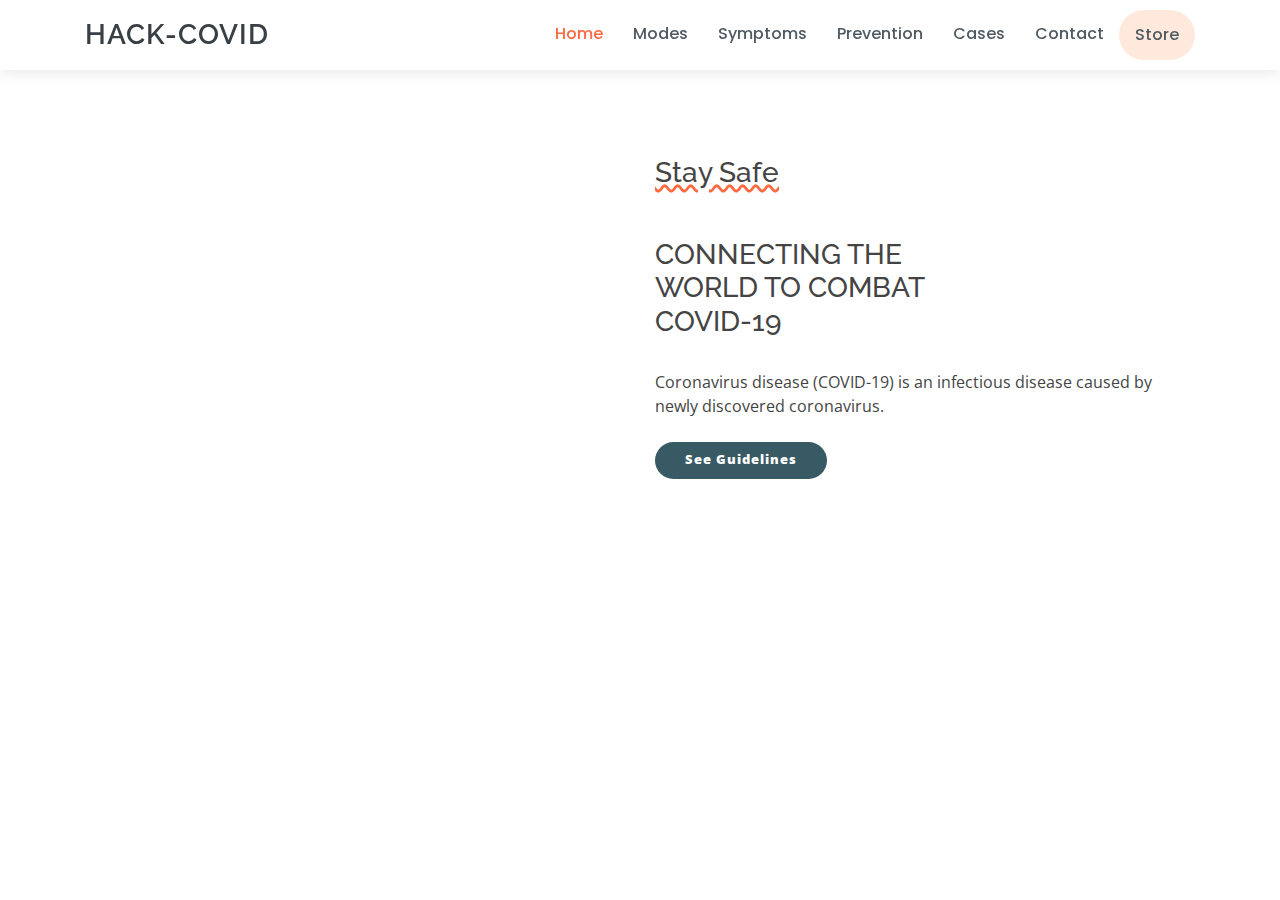
==== index.html @ e8ea8185 "Added the about section of the page" ====
<!DOCTYPE html>
<html lang="en">
  <head>
    <meta charset="UTF-8" />
    <meta name="viewport" content="width=device-width, initial-scale=1.0" />
    <title>Hack-COVID</title>

    <!-- Google Fonts -->
    <link
      href="https://fonts.googleapis.com/css?family=Open+Sans:300,300i,400,400i,600,600i,700,700i|Raleway:300,300i,400,400i,500,500i,600,600i,700,700i|Poppins:300,300i,400,400i,500,500i,600,600i,700,700i"
      rel="stylesheet"
    />

    <!-- Vendor CSS Files -->
    <link
      href="assets/vendor/bootstrap/css/bootstrap.min.css"
      rel="stylesheet"
    />
    <link href="assets/vendor/icofont/icofont.min.css" rel="stylesheet" />
    <link
      rel="stylesheet"
      href="https://stackpath.bootstrapcdn.com/font-awesome/4.7.0/css/font-awesome.min.css"
      integrity="sha384-wvfXpqpZZVQGK6TAh5PVlGOfQNHSoD2xbE+QkPxCAFlNEevoEH3Sl0sibVcOQVnN"
      crossorigin="anonymous"
    />

    <!-- Main CSS File -->
    <link href="assets/css/style.css" rel="stylesheet" />
  </head>

  <body>
    <!-- ======= Header ======= -->
    <header id="header" class="fixed-top d-flex align-items-center">
      <div class="container d-flex align-items-center">
        <div class="logo mr-auto">
          <h1>
            <a href="index.html">Hack-COVID</a>
          </h1>
        </div>

        <!--NAVBAR-->

        <nav class="nav-menu d-none d-lg-block ml-auto">
          <ul>
            <li class="active"><a href="index.html">Home</a></li>
            <li><a href="#modes">Modes</a></li>
            <li><a href="#symptoms">Symptoms</a></li>
            <li><a href="#prevention">Prevention</a></li>
            <li><a href="#cases">Cases</a></li>
            <li><a href="#contact">Contact</a></li>
            <li
              style="
                font-weight: 800;
                font-size: 13px;
                display: inline-block;
                padding: 1px 1px 1px 1px;
                border-radius: 50px;
                transition: 0.5s;
                background: rgb(255, 233, 221);
                border-style: none;
                color: #fff;
              "
            >
              <a href="#guidelines">Store</a>
            </li>
          </ul>
        </nav>

        <!-- NAVBAR -->
      </div>
    </header>

    <!-- End Header -->

<br>
<br>
<br>
<br>

<!-- ======= About Section ======= -->

<section id="home" class="about">
    <div class="container">

        <div class="row">
            <div class="col-lg-6">
                <a href=""><img src="assets/img/header.jpg " class="img-fluid" alt=""></a>
            </div>
            <div class="col-lg-6 pt-4 pt-lg-0">

                <h3 style=" width: 150px; 
   text-decoration-line: underline;text-decoration-style: wavy; text-decoration-color: #FF6940;">Stay Safe</h3>
                <p style="text-align: left;">
                    <br>

                <h3>CONNECTING THE <br>WORLD TO COMBAT<br> COVID-19</h3>
                <br>

                Coronavirus disease (COVID-19) is an infectious disease caused by newly discovered coronavirus.
                <br>
                <br>

                <a href="guidelines (1).html"><button>See Guidelines</button></a>
                </p>

            </div>
        </div>
    </div>

    </div>
</section>

<!--===== End About Section ====== -->


    <!-- Vendor JS Files -->
    <script src="assets/vendor/jquery/jquery.min.js"></script>
    <script src="assets/vendor/bootstrap/js/bootstrap.bundle.min.js"></script>
    <script src="assets/vendor/jquery.easing/jquery.easing.min.js"></script>

    <!-- Main JS File -->
    <script src="assets/js/main.js"></script>
  </body>
</html>
---- assets/css/style.css ----
body {
    font-family: "Open Sans", sans-serif;
    color: #444444;

}

a {
    color: #FF6940;
}

a:hover {
    color: #FF6940;
    text-decoration: none;
}

h1,
h2,
h3,
h4,
h5,
h6 {
    font-family: "Raleway", sans-serif;
}



/*----------
# Header
-------------*/
#header {
    height: 70px;
    transition: all 0.5s;
    z-index: 997;
    transition: all 0.5s;
    background: #fff;
    box-shadow: 0px 2px 15px rgba(0, 0, 0, 0.1);
}

#header .logo h1 {
    font-size: 28px;
    margin: 0;
    font-weight: 600;
    letter-spacing: 1px;
    text-transform: uppercase;
    color: #384046;
}

#header .logo h1 a,
#header .logo h1 a:hover {
    color: #384046;
    text-decoration: none;
}

#header .logo img {
    max-height: 40px;
}

@media (max-width: 768px) {
    .header-social-links {
        padding-right: 48px;
    }

    .header-social-links a {
        padding-left: 6px;
    }
}

/*-------------
# Navigation Menu
--------*/
/* Desktop Navigation */
.nav-menu,
.nav-menu * {
    margin: 0;
    padding: 0;
    list-style: none;
}

.nav-menu>ul>li {
    position: relative;
    white-space: nowrap;
    float: left;
}

.nav-menu a {
    display: block;
    position: relative;
    color: #4f5a62;
    padding: 12px 15px;
    transition: 0.3s;
    font-size: 16px;
    font-weight: 500;
    font-family: "Poppins", sans-serif;
}

.nav-menu a:hover,
.nav-menu .active>a,
.nav-menu li:hover>a {
    color: #FF6940;
    text-decoration: none;
}

.nav-menu .drop-down ul {
    display: block;
    position: absolute;
    left: 0;
    top: calc(100% + 30px);
    z-index: 99;
    opacity: 0;
    visibility: hidden;
    padding: 10px 0;
    background: #fff;
    box-shadow: 0px 0px 30px rgba(127, 137, 161, 0.25);
    transition: ease all 0.3s;
}

.nav-menu .drop-down:hover>ul {
    opacity: 1;
    top: 100%;
    visibility: visible;
}

.nav-menu .drop-down li {
    min-width: 180px;
    position: relative;
}

.nav-menu .drop-down ul a {
    padding: 10px 20px;
    font-size: 14px;
    text-transform: none;
    color: #21262a;
    font-weight: 400;
}

.nav-menu .drop-down ul a:hover,
.nav-menu .drop-down ul .active>a,
.nav-menu .drop-down ul li:hover>a {
    color: #FF6940;
}

.nav-menu .drop-down>a:after {
    content: "\ea99";
    font-family: IcoFont;
    padding-left: 5px;
}

.nav-menu .drop-down .drop-down ul {
    top: 0;
    left: calc(100% - 30px);
}

.nav-menu .drop-down .drop-down:hover>ul {
    opacity: 1;
    top: 0;
    left: 100%;
}

.nav-menu .drop-down .drop-down>a {
    padding-right: 35px;
}

.nav-menu .drop-down .drop-down>a:after {
    content: "\eaa0";
    font-family: IcoFont;
    position: absolute;
    right: 15px;
}

@media (max-width: 1366px) {
    .nav-menu .drop-down .drop-down ul {
        left: -90%;
    }

    .nav-menu .drop-down .drop-down:hover>ul {
        left: -100%;
    }

    .nav-menu .drop-down .drop-down>a:after {
        content: "\ea9d";
    }
}

/* Mobile Navigation */
.mobile-nav-toggle {
    position: fixed;
    right: 15px;
    top: 20px;
    z-index: 9998;
    border: 0;
    background: none;
    font-size: 24px;
    transition: all 0.4s;
    outline: none !important;
    line-height: 1;
    cursor: pointer;
    text-align: right;
}

.mobile-nav-toggle i {
    color: #384046;
}

.mobile-nav {
    position: fixed;
    top: 55px;
    right: 15px;
    bottom: 15px;
    left: 15px;
    z-index: 9999;
    overflow-y: auto;
    background: #fff;
    transition: ease-in-out 0.2s;
    opacity: 0;
    visibility: hidden;
    border-radius: 10px;
    padding: 10px 0;
}

.mobile-nav * {
    margin: 0;
    padding: 0;
    list-style: none;
}

.mobile-nav a {
    display: block;
    position: relative;
    color: #384046;
    padding: 10px 20px;
    font-weight: 500;
    outline: none;
}

.mobile-nav a:hover,
.mobile-nav .active>a,
.mobile-nav li:hover>a {
    color: #FF6940;
    text-decoration: none;
}

.mobile-nav .drop-down>a:after {
    content: "\ea99";
    font-family: IcoFont;
    padding-left: 10px;
    position: absolute;
    right: 15px;
}

.mobile-nav .active.drop-down>a:after {
    content: "\eaa1";
}

.mobile-nav .drop-down>a {
    padding-right: 35px;
}

.mobile-nav .drop-down ul {
    display: none;
    overflow: hidden;
}

.mobile-nav .drop-down li {
    padding-left: 20px;
}

.mobile-nav-overly {
    width: 100%;
    height: 100%;
    z-index: 9997;
    top: 0;
    left: 0;
    position: fixed;
    background: rgba(33, 38, 42, 0.6);
    overflow: hidden;
    display: none;
    transition: ease-in-out 0.2s;
}

.mobile-nav-active {
    overflow: hidden;
}

.mobile-nav-active .mobile-nav {
    opacity: 1;
    visibility: visible;
}

.mobile-nav-active .mobile-nav-toggle i {
    color: #fff;
}

/*--------------------------------------------------------------
    # Sections General
    --------------------------------------------------------------*/
section {
    padding: 60px 0;
}

.section-bg {
    background-color: #f7fbfe;
}

.section-title {
    text-align: center;
    padding-bottom: 30px;
}

.section-title h2 {
    font-size: 32px;
    font-weight: 600;
    margin-bottom: 20px;
    padding-bottom: 20px;
    position: relative;
}

.section-title h2::before {
    content: "";
    position: absolute;
    display: block;
    width: 120px;
    height: 1px;
    background: #ddd;
    bottom: 1px;
    left: calc(50% - 60px);
}

.section-title h2::after {
    content: "";
    position: absolute;
    display: block;
    width: 40px;
    height: 3px;
    background: #FF6940;
    bottom: 0;
    left: calc(50% - 20px);
}

* .section-title p {
    margin-bottom: 0;
}

/*--------------------------------------------------------------
    # What We Do
    --------------------------------------------------------------*/

.what-we-do .icon-box {
    text-align: center;
    padding: 30px 20px;
    transition: all ease-in-out 0.3s;
    background: #fff;
}

.what-we-do .icon-box .icon {
    margin: 0 auto;
    width: 64px;
    height: 64px;
    background: #eaf4fb;
    border-radius: 50px;
    display: flex;
    align-items: center;
    justify-content: center;
    margin-bottom: 20px;
    transition: ease-in-out 0.3s;
}

.what-we-do .icon-box .icon i {
    color: #FF6940;
    font-size: 28px;
}

.what-we-do .icon-box h4 {
    font-weight: 700;
    margin-bottom: 15px;
    font-size: 24px;
}

.what-we-do .icon-box h4 a {
    color: #384046;
    transition: ease-in-out 0.3s;
}

.what-we-do .icon-box p {
    line-height: 24px;
    font-size: 14px;
    margin-bottom: 0;
}

.what-we-do .icon-box:hover {
    border-color: #fff;
    box-shadow: 0px 0 25px 0 rgba(0, 0, 0, 0.1);
}

.what-we-do .icon-box:hover h4 a,
.what-we-do .icon-box:hover .icon i {
    color: #fd4b6f;
}

/*--------------------------------------------------------------
    # Services
    --------------------------------------------------------------*/
.services .icon-box {
    padding: 30px;
    border-radius: 6px;
    background: #fff;
    transition: ease-in-out 0.3s;
}

.services .icon-box i {
    float: left;
    color: #FF6940;
    font-size: 40px;
}

.services .icon-box h4 {
    margin-left: 70px;
    font-weight: 700;
    margin-bottom: 15px;
    font-size: 18px;
}

.services .icon-box h4 a {
    color: #384046;
    transition: 0.3s;
}

.services .icon-box p {
    margin-left: 70px;
    line-height: 24px;
    font-size: 14px;
}

.services .icon-box:hover {
    box-shadow: 0px 2px 22px rgba(0, 0, 0, 0.08);
}

.services .icon-box:hover h4 a {
    color: #ffc0cb;
}

button {
    font-weight: 800;
    font-size: 13px;
    letter-spacing: 1px;
    display: inline-block;
    padding: 8px 30px 9px 30px;
    border-radius: 50px;
    transition: 0.5s;
    background: #385A64;
    border-style: none;
    color: #fff;
}

button:hover {
    background: #1A2E35;
    color: #fff;
}




/*--------------------------------------------------------------
    # Footer
    --------------------------------------------------------------*/
#footer {
    background: #fff;
    padding: 0 0 30px 0;
    color: #333;
    font-size: 14px;
}

#footer .footer-top {
    background: #fff;
    padding: 60px 0 30px 0;
}

#footer .footer-top .footer-info {
    margin-bottom: 30px;
}

#footer .footer-top .footer-info h3 {
    font-size: 34px;
    margin: 0 0 20px 0;
    padding: 2px 0 2px 10px;
    line-height: 1;
    font-weight: 100;
    letter-spacing: 3px;

}

#footer .footer-top .footer-info p {
    font-size: 14px;
    line-height: 24px;
    margin-bottom: 0;
    color: #000;
}

#footer .footer-top .social-links a {
    font-size: 18px;
    display: inline-block;
    background: #fff;
    color: #333;
    line-height: 1;
    padding: 8px 0;
    margin-right: 4px;
    border-radius: 50%;
    text-align: center;
    width: 36px;
    height: 36px;
    transition: 0.3s;
}

#footer .footer-top .social-links a:hover {
    background: #FF7F5C;
    color: #000;
}

#footer .footer-top h4 {
    font-size: 14px;
    font-weight: bold;
    color: #000;
    text-transform: uppercase;
    position: relative;
    padding-bottom: 12px;
}

#footer .footer-top h4::before,
#footer .footer-top h4::after {
    content: '';
    position: absolute;
    left: 0;
    bottom: 0;
    height: 2px;
}

#footer .footer-top h4::before {
    right: 0;
    background: #FF7F5C;
}

#footer .footer-top h4::after {
    background: #FF7F5C;
    width: 60px;
}

#footer .footer-top .footer-links {
    margin-bottom: 30px;
}

#footer .footer-top .footer-links ul {
    list-style: none;
    padding: 0;
    margin: 0;
}

#footer .footer-top .footer-links ul i {
    padding-right: 8px;
    color: #000;
}

#footer .footer-top .footer-links ul li {
    border-bottom: 1px solid #333;
    padding: 10px 0;
}

#footer .footer-top .footer-links ul li:first-child {
    padding-top: 0;
}

#footer .footer-top .footer-links ul a {
    color: #000;
}

#footer .footer-top .footer-links ul a:hover {
    color: #FF7F5C;
}

#footer .footer-top .footer-contact {
    margin-bottom: 30px;
}

#footer .footer-top .footer-contact p {
    line-height: 26px;
}

#footer .footer-top .footer-newsletter {
    margin-bottom: 30px;

}

#footer .footer-top .footer-newsletter input[type="email"] {
    border: 0;
    padding: 6px 8px;
    width: 65%;
    background-color: #ddd;
}

#footer .footer-top .footer-newsletter input[type="submit"] {
    background: #FF7F5C;
    border: 0;
    width: 35%;
    padding: 6px 0;
    text-align: center;
    color: #000;
    transition: 0.3s;
    cursor: pointer;
}

#footer .footer-top .footer-newsletter input[type="submit"]:hover {
    background: #FF7F5C;
}

#footer .copyright {
    text-align: center;
    padding-top: 30px;
}

#footer .credits {
    text-align: center;
    font-size: 13px;
    color: #000;
}
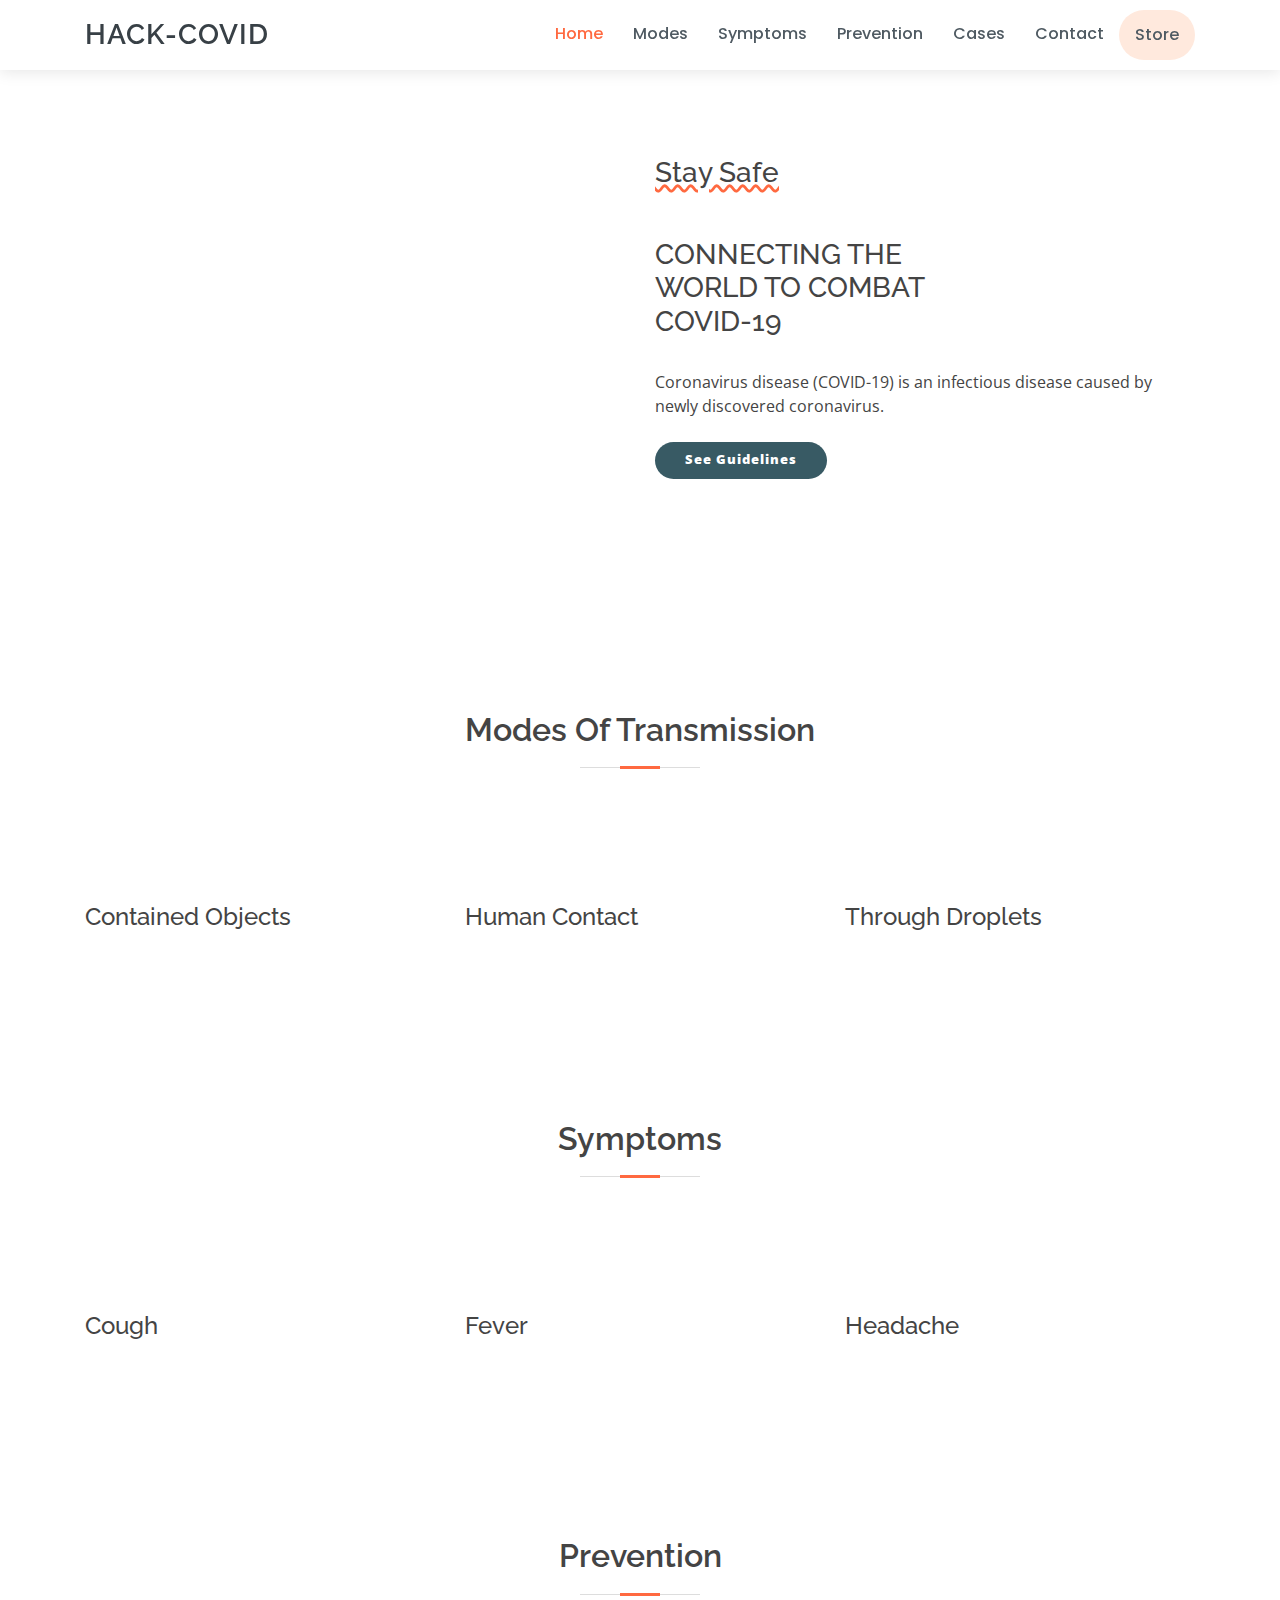
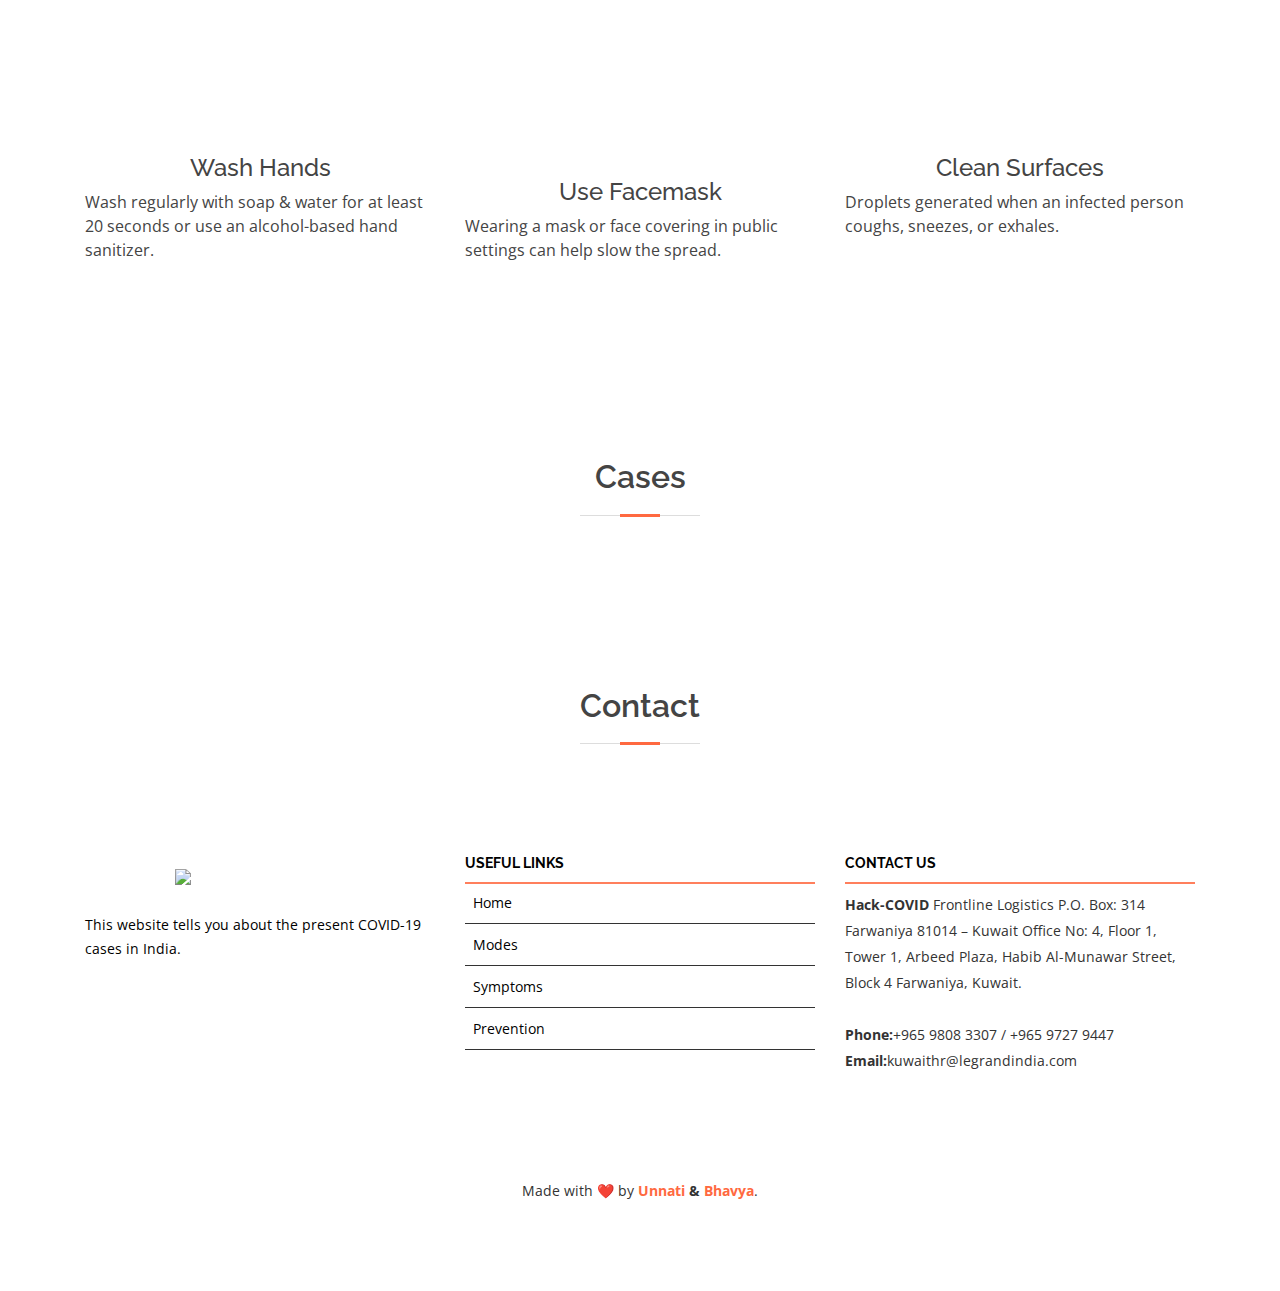
==== commit a1e12a1e: "Merge pull request #7 from CodesbyUnnati/CodesbyUnnati-patch-2" ====
--- a/index.html
+++ b/index.html
@@ -1,55 +1,47 @@
 <!DOCTYPE html>
 <html lang="en">
-  <head>
+
+<head>
     <meta charset="UTF-8" />
     <meta name="viewport" content="width=device-width, initial-scale=1.0" />
     <title>Hack-COVID</title>
 
     <!-- Google Fonts -->
     <link
-      href="https://fonts.googleapis.com/css?family=Open+Sans:300,300i,400,400i,600,600i,700,700i|Raleway:300,300i,400,400i,500,500i,600,600i,700,700i|Poppins:300,300i,400,400i,500,500i,600,600i,700,700i"
-      rel="stylesheet"
-    />
+        href="https://fonts.googleapis.com/css?family=Open+Sans:300,300i,400,400i,600,600i,700,700i|Raleway:300,300i,400,400i,500,500i,600,600i,700,700i|Poppins:300,300i,400,400i,500,500i,600,600i,700,700i"
+        rel="stylesheet" />
 
     <!-- Vendor CSS Files -->
-    <link
-      href="assets/vendor/bootstrap/css/bootstrap.min.css"
-      rel="stylesheet"
-    />
+    <link href="assets/vendor/bootstrap/css/bootstrap.min.css" rel="stylesheet" />
     <link href="assets/vendor/icofont/icofont.min.css" rel="stylesheet" />
-    <link
-      rel="stylesheet"
-      href="https://stackpath.bootstrapcdn.com/font-awesome/4.7.0/css/font-awesome.min.css"
-      integrity="sha384-wvfXpqpZZVQGK6TAh5PVlGOfQNHSoD2xbE+QkPxCAFlNEevoEH3Sl0sibVcOQVnN"
-      crossorigin="anonymous"
-    />
+    <link rel="stylesheet" href="https://stackpath.bootstrapcdn.com/font-awesome/4.7.0/css/font-awesome.min.css"
+        integrity="sha384-wvfXpqpZZVQGK6TAh5PVlGOfQNHSoD2xbE+QkPxCAFlNEevoEH3Sl0sibVcOQVnN" crossorigin="anonymous" />
 
     <!-- Main CSS File -->
     <link href="assets/css/style.css" rel="stylesheet" />
-  </head>
-
-  <body>
+</head>
+
+<body>
     <!-- ======= Header ======= -->
     <header id="header" class="fixed-top d-flex align-items-center">
-      <div class="container d-flex align-items-center">
-        <div class="logo mr-auto">
-          <h1>
-            <a href="index.html">Hack-COVID</a>
-          </h1>
-        </div>
-
-        <!--NAVBAR-->
-
-        <nav class="nav-menu d-none d-lg-block ml-auto">
-          <ul>
-            <li class="active"><a href="index.html">Home</a></li>
-            <li><a href="#modes">Modes</a></li>
-            <li><a href="#symptoms">Symptoms</a></li>
-            <li><a href="#prevention">Prevention</a></li>
-            <li><a href="#cases">Cases</a></li>
-            <li><a href="#contact">Contact</a></li>
-            <li
-              style="
+        <div class="container d-flex align-items-center">
+            <div class="logo mr-auto">
+                <h1>
+                    <a href="index.html">Hack-COVID</a>
+                </h1>
+            </div>
+
+            <!--NAVBAR-->
+
+            <nav class="nav-menu d-none d-lg-block ml-auto">
+                <ul>
+                    <li class="active"><a href="index.html">Home</a></li>
+                    <li><a href="#modes">Modes</a></li>
+                    <li><a href="#symptoms">Symptoms</a></li>
+                    <li><a href="#prevention">Prevention</a></li>
+                    <li><a href="#cases">Cases</a></li>
+                    <li><a href="#contact">Contact</a></li>
+                    <li style="
                 font-weight: 800;
                 font-size: 13px;
                 display: inline-block;
@@ -59,58 +51,346 @@
                 background: rgb(255, 233, 221);
                 border-style: none;
                 color: #fff;
-              "
-            >
-              <a href="#guidelines">Store</a>
-            </li>
-          </ul>
-        </nav>
-
-        <!-- NAVBAR -->
-      </div>
+              ">
+                        <a href="#guidelines">Store</a>
+                    </li>
+                </ul>
+            </nav>
+
+            <!-- NAVBAR -->
+        </div>
     </header>
 
     <!-- End Header -->
 
-<br>
-<br>
-<br>
-<br>
-
-<!-- ======= About Section ======= -->
-
-<section id="home" class="about">
-    <div class="container">
-
-        <div class="row">
-            <div class="col-lg-6">
-                <a href=""><img src="assets/img/header.jpg " class="img-fluid" alt=""></a>
-            </div>
-            <div class="col-lg-6 pt-4 pt-lg-0">
-
-                <h3 style=" width: 150px; 
+    <br>
+    <br>
+    <br>
+    <br>
+
+    <!-- ======= About Section ======= -->
+
+    <section id="home" class="about">
+        <div class="container">
+
+            <div class="row">
+                <div class="col-lg-6">
+                    <a href=""><img src="assets/img/header.jpg " class="img-fluid" alt=""></a>
+                </div>
+                <div class="col-lg-6 pt-4 pt-lg-0">
+
+                    <h3 style=" width: 150px; 
    text-decoration-line: underline;text-decoration-style: wavy; text-decoration-color: #FF6940;">Stay Safe</h3>
-                <p style="text-align: left;">
-                    <br>
-
-                <h3>CONNECTING THE <br>WORLD TO COMBAT<br> COVID-19</h3>
-                <br>
-
-                Coronavirus disease (COVID-19) is an infectious disease caused by newly discovered coronavirus.
-                <br>
-                <br>
-
-                <a href="guidelines (1).html"><button>See Guidelines</button></a>
-                </p>
-
-            </div>
-        </div>
-    </div>
-
-    </div>
-</section>
-
-<!--===== End About Section ====== -->
+                    <p style="text-align: left;">
+                        <br>
+
+                        <h3>CONNECTING THE <br>WORLD TO COMBAT<br> COVID-19</h3>
+                        <br>
+
+                        Coronavirus disease (COVID-19) is an infectious disease caused by newly discovered coronavirus.
+                        <br>
+                        <br>
+
+                        <a href="guidelines (1).html"><button>See Guidelines</button></a>
+                    </p>
+
+                </div>
+            </div>
+        </div>
+
+        </div>
+    </section>
+
+    <!--===== End About Section ====== -->
+    <br>
+    <br>
+    <br>
+    <br>
+    <section id="modes">
+
+        <div class="section-title">
+            <h2>Modes Of Transmission</h2>
+
+        </div>
+
+        <section class="team" data-aos="fade-up" data-aos-easing="ease-in-out" data-aos-duration="500">
+            <div class="container">
+
+                <div class="row">
+
+
+                    <div class="col-lg-4 col-md-4 d-flex align-items-stretch">
+                        <div class="member">
+                            <div class="member-img">
+                                <img src="assets/img/mode-1.jpg" class="img-fluid" alt="">
+
+                            </div>
+                            <div class="member-info">
+                                <h4 style="text-align: center;">Contained Objects</h4>
+
+                            </div>
+                        </div>
+                    </div>
+
+                    <div class="col-lg-4 col-md-4 d-flex align-items-stretch">
+                        <div class="member">
+                            <div class="member-img">
+                                <img src="assets/img/mode-3.jpg" class="img-fluid" alt="">
+
+                            </div>
+                            <div class="member-info">
+                                <h4 style="text-align: center;">Human Contact</h4>
+
+                            </div>
+                        </div>
+                    </div>
+
+                    <div class="col-lg-4 col-md-4 d-flex align-items-stretch">
+                        <div class="member">
+                            <div class="member-img">
+                                <img src="assets/img/mode-2.jpg" class="img-fluid" alt="">
+
+                            </div>
+                            <div class="member-info">
+                                <h4 style="text-align: center;">Through Droplets</h4>
+
+                            </div>
+                        </div>
+                    </div>
+
+                </div>
+
+            </div>
+        </section>
+
+    </section>
+
+
+
+
+
+
+
+    <section id="symptoms">
+
+        <div class="section-title">
+            <h2>Symptoms</h2>
+
+        </div>
+
+        <!-- ======= SYMPTOMS Section ======= -->
+
+        <section class="team" data-aos="fade-up" data-aos-easing="ease-in-out" data-aos-duration="500">
+            <div class="container">
+
+                <div class="row">
+
+                    <div class="col-lg-4 col-md-4 d-flex align-items-stretch">
+                        <div class="member">
+                            <div class="member-img">
+                                <img src="assets/img/symptom-1.jpg" class="img-fluid" alt="">
+
+                            </div>
+                            <div class="member-info">
+                                <h4 style="text-align: center;">Cough</h4>
+                                <p></p>
+                            </div>
+                        </div>
+                    </div>
+
+                    <div class="col-lg-4 col-md-4 d-flex align-items-stretch">
+                        <div class="member">
+                            <div class="member-img">
+                                <img src="assets/img/symptom-2.jpg" class="img-fluid" alt="">
+
+                            </div>
+                            <div class="member-info">
+                                <h4 style="text-align: center;">Fever</h4>
+
+                            </div>
+                        </div>
+                    </div>
+
+                    <div class="col-lg-4 col-md-4 d-flex align-items-stretch">
+                        <div class="member">
+                            <div class="member-img">
+                                <img src="assets/img/symptom-3.jpg" class="img-fluid" alt="">
+
+                            </div>
+                            <div class="member-info">
+                                <h4 style="text-align: center;">Headache</h4>
+                                <p></p>
+                            </div>
+                        </div>
+                    </div>
+
+
+
+
+                </div>
+
+            </div>
+        </section>
+
+    </section>
+
+
+
+
+
+
+    <section id="prevention">
+
+        <div class="section-title">
+            <h2>Prevention</h2>
+
+        </div>
+
+
+
+        <section class="team" data-aos="fade-up" data-aos-easing="ease-in-out" data-aos-duration="500">
+            <div class="container">
+
+                <div class="row">
+
+                    <div class="col-lg-4 col-md-4 d-flex align-items-stretch">
+                        <div class="member">
+                            <div class="member-img">
+                                <img src="assets/img/prevention-1.jpg" class="img-fluid" alt="">
+
+                            </div>
+                            <div class="member-info">
+                                <br>
+                                <h4 style="text-align: center;">Wash Hands</h4>
+                                <p>Wash regularly with soap & water for at least 20 seconds or use an alcohol-based
+                                    hand sanitizer.</p>
+                            </div>
+                        </div>
+                    </div>
+
+                    <div class="col-lg-4 col-md-4 d-flex align-items-stretch">
+                        <div class="member">
+                            <div class="member-img">
+                                <img src="assets/img/prevention-2.jpg" class="img-fluid" alt="">
+
+                            </div>
+                            <div class="member-info"><br><br>
+                                <h4 style="text-align: center;">Use Facemask</h4>
+                                <p>
+                                    Wearing a mask or face covering in public settings can help slow the spread.
+                                </p>
+
+                            </div>
+                        </div>
+                    </div>
+
+                    <div class="col-lg-4 col-md-4 d-flex align-items-stretch">
+                        <div class="member">
+                            <div class="member-img">
+                                <img src="assets/img/prevention-3.jpg" class="img-fluid" alt="">
+
+                            </div>
+                            <div class="member-info"><br>
+                                <h4 style="text-align: center;">Clean Surfaces</h4>
+                                <p>Droplets generated when an infected person coughs,
+                                    sneezes, or exhales. </p>
+                            </div>
+                        </div>
+                    </div>
+
+                </div>
+
+            </div>
+        </section>
+
+    </section>
+
+
+
+
+
+
+    <section id="cases">
+
+        <div class="section-title">
+            <h2>Cases</h2>
+
+        </div>
+
+    </section>
+
+
+    <!-- ======= Footer ======= -->
+    <section id="contact">
+        <div class="section-title">
+            <h2>Contact</h2>
+
+        </div>
+        <footer id="footer">
+            <div class="footer-top">
+                <div class="container">
+                    <div class="row">
+                        <div class="col-lg-4 col-md-6 footer-info">
+                            <h3>
+                                <img src="#" style="width: 130px; margin-left: 80px;" />
+                            </h3>
+                            <p>
+                                This website tells you about the present COVID-19 cases in India.
+                            </p>
+                        </div>
+
+                        <div class="col-lg-4 col-md-6 footer-links">
+                            <h4>Useful Links</h4>
+                            <ul>
+                                <li>
+                                    <i class="ion-ios-arrow-right"></i> <a href="index.html">Home</a>
+                                </li>
+                                <li>
+                                    <i class="ion-ios-arrow-right"></i> <a href="#modes">Modes</a>
+                                </li>
+                                <li>
+                                    <i class="ion-ios-arrow-right"></i> <a href="#symptoms">Symptoms</a>
+                                </li>
+                                <li>
+                                    <i class="ion-ios-arrow-right"></i> <a href="#prevention">Prevention</a>
+                                </li>
+
+                            </ul>
+                        </div>
+
+                        <div class="col-lg-4 col-md-6 footer-contact">
+                            <h4>Contact Us</h4>
+                            <p>
+                                <b>Hack-COVID </b>Frontline Logistics
+                                P.O. Box: 314
+                                Farwaniya 81014 – Kuwait
+                                Office No: 4, Floor 1, Tower 1, Arbeed Plaza, Habib Al-Munawar Street, Block 4
+                                Farwaniya, Kuwait.
+                                <br />
+                                <br />
+                                <strong>Phone:</strong>+965 9808 3307 / +965 9727 9447<br />
+                                <strong>Email:</strong>kuwaithr@legrandindia.com<br />
+                            </p>
+
+
+                        </div>
+
+
+                    </div>
+                </div>
+            </div>
+
+            <div class="container">
+                <div class="copyright">
+                    Made with ❤️️ by <strong><a href="https://linktr.ee/Ping_Unnati">Unnati</a> & <a
+                            href="#">Bhavya</a></strong>.
+                </div>
+            </div>
+        </footer>
+    </section>
+    <!-- End Footer -->
+    </section>
+
 
 
     <!-- Vendor JS Files -->
@@ -120,5 +400,6 @@
 
     <!-- Main JS File -->
     <script src="assets/js/main.js"></script>
-  </body>
+</body>
+
 </html>
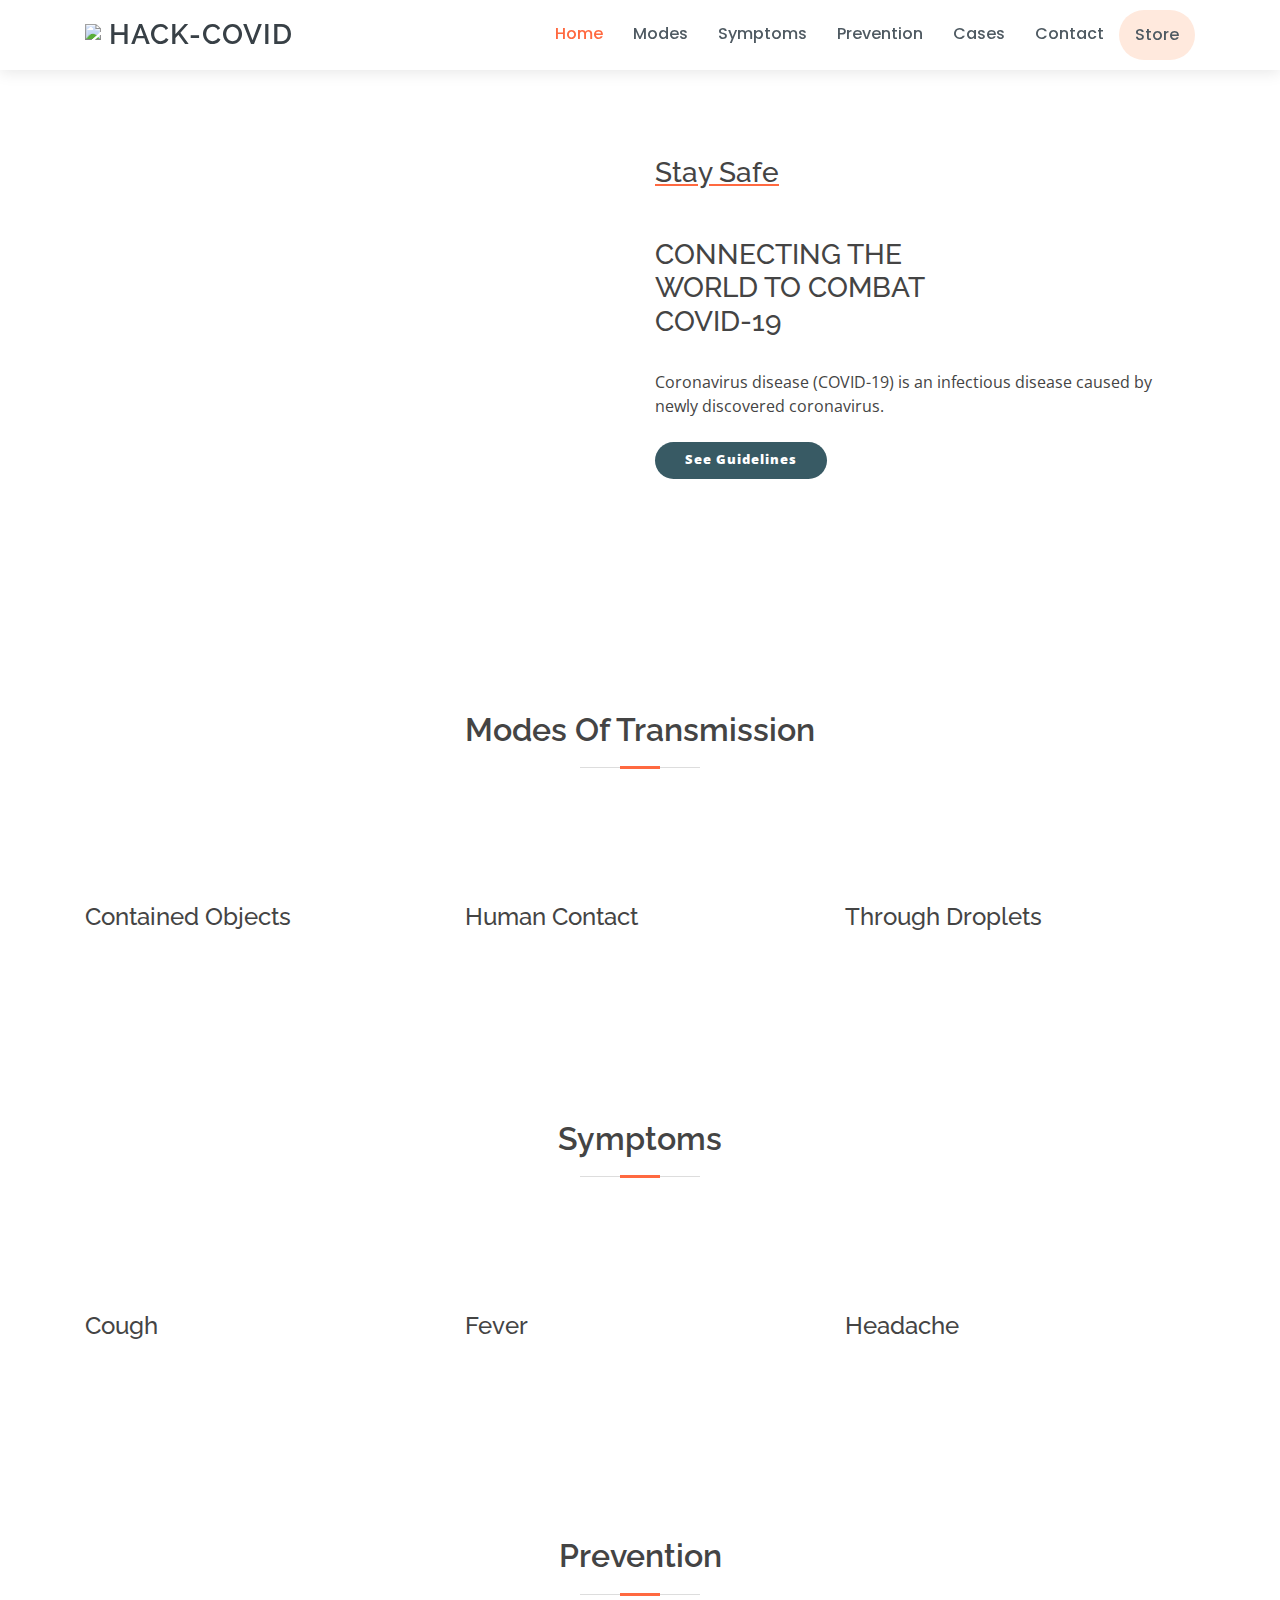
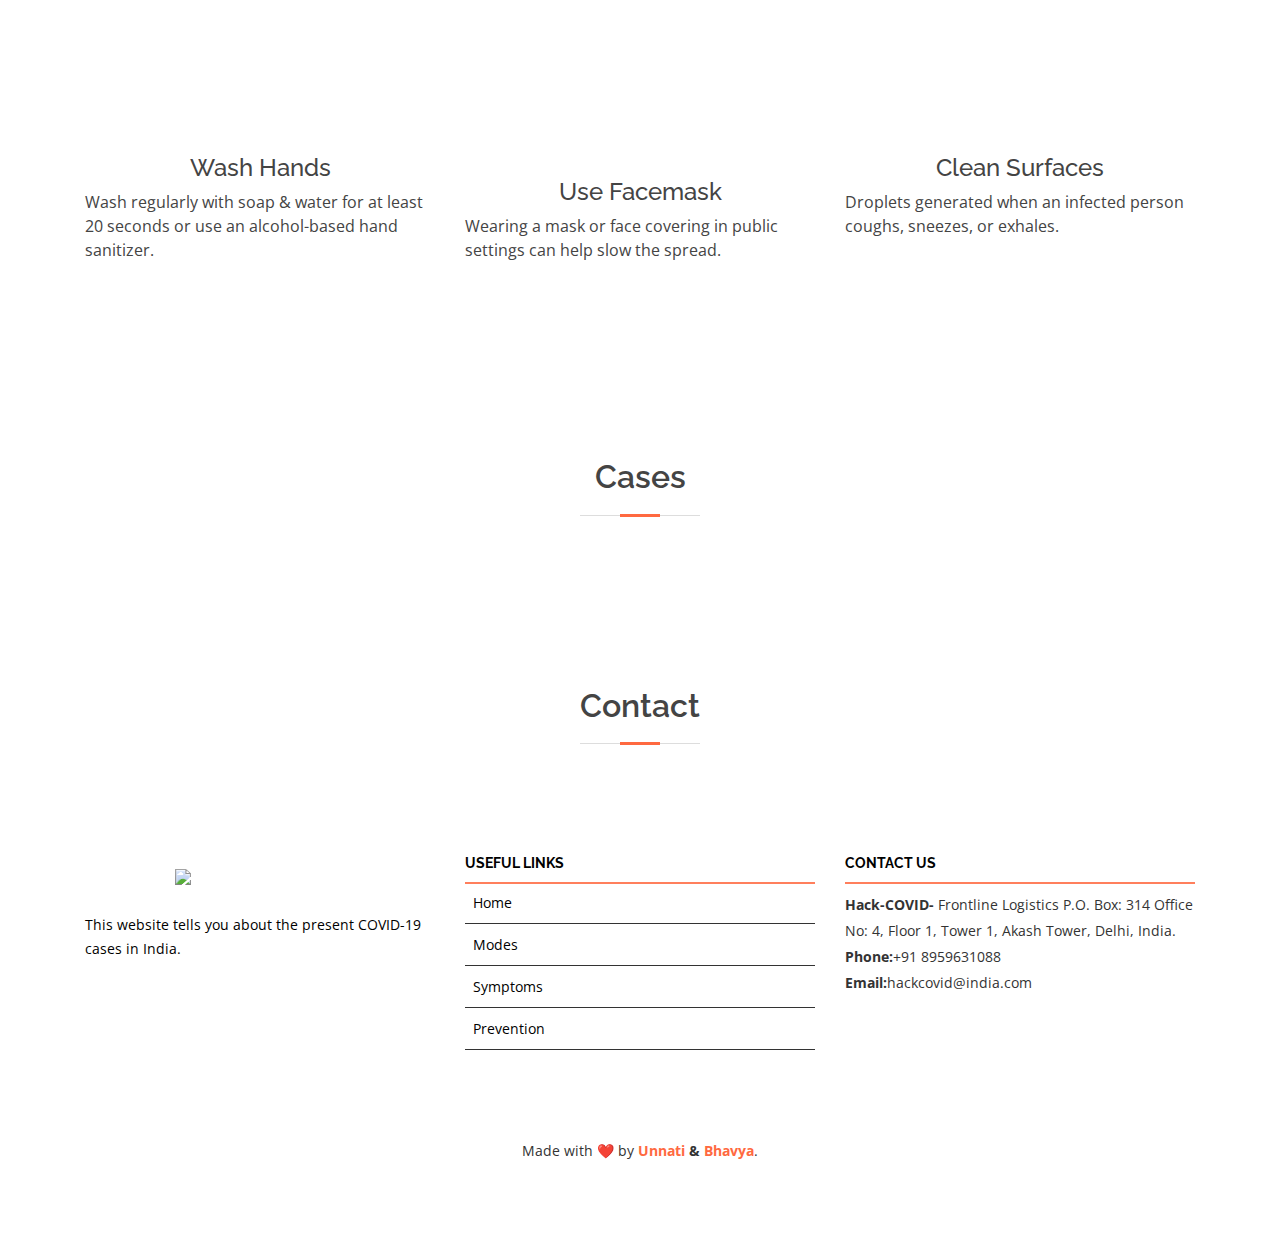
==== commit 6f524313: "Improved CSS || added contact link" ====
--- a/index.html
+++ b/index.html
@@ -27,6 +27,7 @@
         <div class="container d-flex align-items-center">
             <div class="logo mr-auto">
                 <h1>
+                    <img src="assets/img/Icon.png" style="margin-top: -10px;">
                     <a href="index.html">Hack-COVID</a>
                 </h1>
             </div>
@@ -80,7 +81,7 @@
                 <div class="col-lg-6 pt-4 pt-lg-0">
 
                     <h3 style=" width: 150px; 
-   text-decoration-line: underline;text-decoration-style: wavy; text-decoration-color: #FF6940;">Stay Safe</h3>
+   text-decoration-line: underline;text-decoration-style: underline; text-decoration-color: #FF6940;">Stay Safe</h3>
                     <p style="text-align: left;">
                         <br>
 
@@ -91,7 +92,7 @@
                         <br>
                         <br>
 
-                        <a href="guidelines (1).html"><button>See Guidelines</button></a>
+                        <a href="guidelines.html"><button>See Guidelines</button></a>
                     </p>
 
                 </div>
@@ -332,7 +333,7 @@
                     <div class="row">
                         <div class="col-lg-4 col-md-6 footer-info">
                             <h3>
-                                <img src="#" style="width: 130px; margin-left: 80px;" />
+                                <img src="assets/img/Logo-HC.png" style="width: 130px; margin-left: 80px;" />
                             </h3>
                             <p>
                                 This website tells you about the present COVID-19 cases in India.
@@ -361,15 +362,13 @@
                         <div class="col-lg-4 col-md-6 footer-contact">
                             <h4>Contact Us</h4>
                             <p>
-                                <b>Hack-COVID </b>Frontline Logistics
+                                <b>Hack-COVID- </b>Frontline Logistics
                                 P.O. Box: 314
-                                Farwaniya 81014 – Kuwait
-                                Office No: 4, Floor 1, Tower 1, Arbeed Plaza, Habib Al-Munawar Street, Block 4
-                                Farwaniya, Kuwait.
+                                Office No: 4, Floor 1, Tower 1, Akash Tower, Delhi, India.
                                 <br />
-                                <br />
-                                <strong>Phone:</strong>+965 9808 3307 / +965 9727 9447<br />
-                                <strong>Email:</strong>kuwaithr@legrandindia.com<br />
+                            
+                                <strong>Phone:</strong>+91 8959631088<br />
+                                <strong>Email:</strong>hackcovid@india.com<br />
                             </p>
 
 
@@ -383,7 +382,7 @@
             <div class="container">
                 <div class="copyright">
                     Made with ❤️️ by <strong><a href="https://linktr.ee/Ping_Unnati">Unnati</a> & <a
-                            href="#">Bhavya</a></strong>.
+                            href="https://linktr.ee/bhavyagera">Bhavya</a></strong>.
                 </div>
             </div>
         </footer>
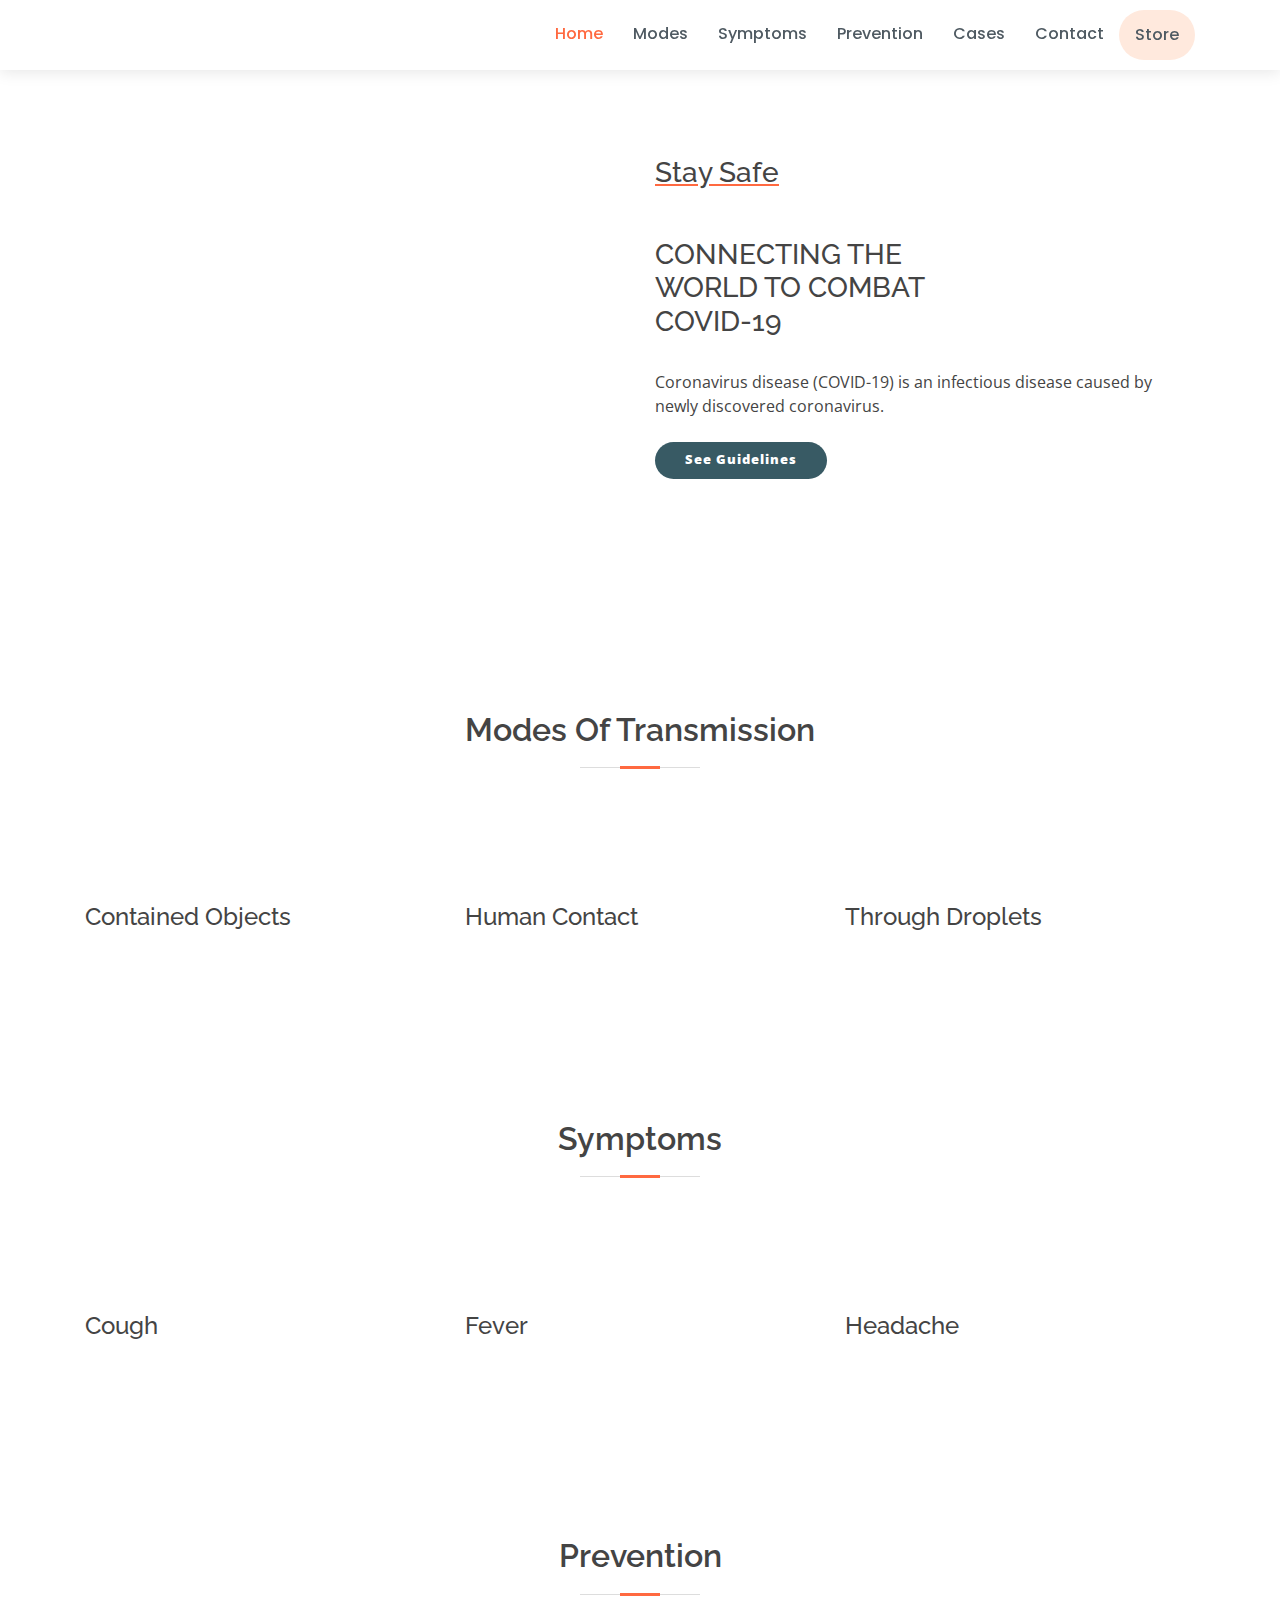
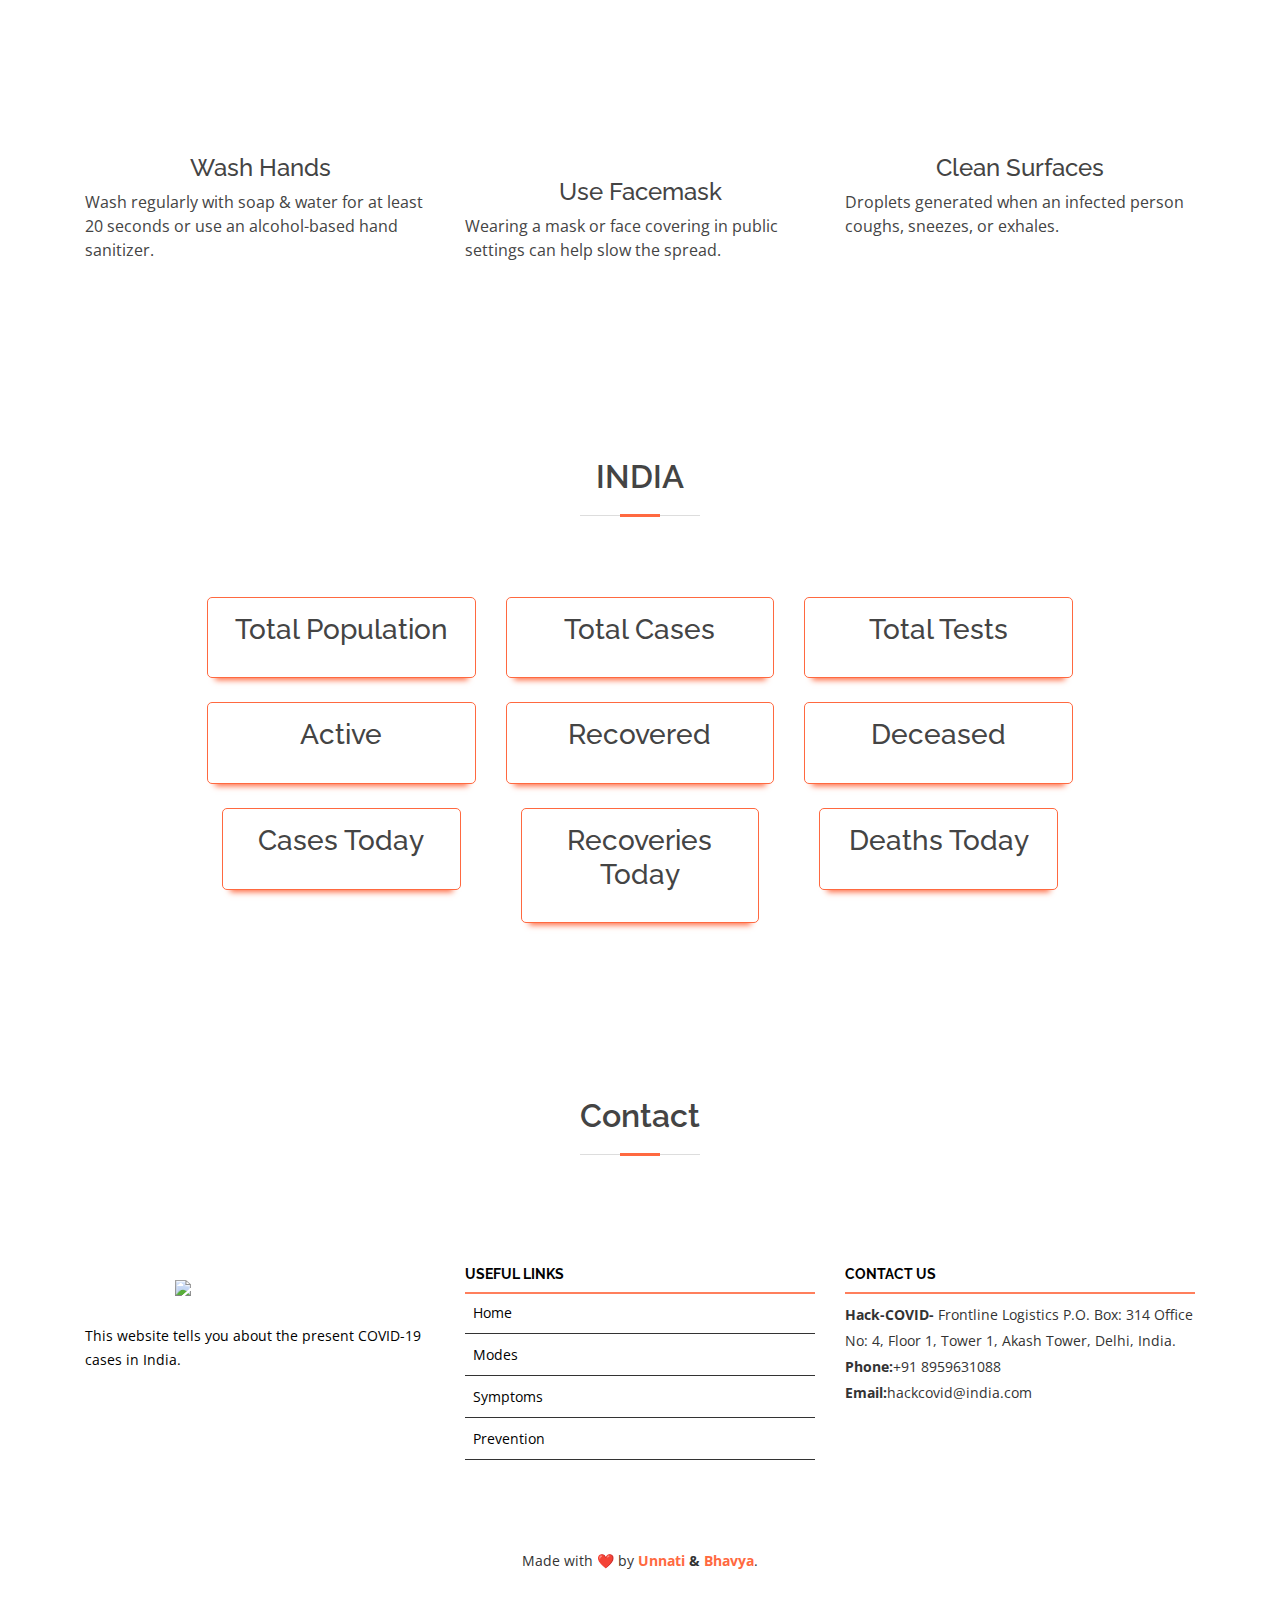
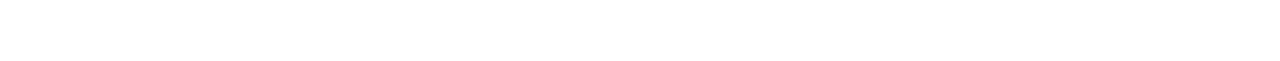
==== commit f1fbfa26: "Merge pull request #22 from CodesbyUnnati/bhavyagera27-patch-3" ====
--- a/index.html
+++ b/index.html
@@ -4,6 +4,8 @@
 <head>
     <meta charset="UTF-8" />
     <meta name="viewport" content="width=device-width, initial-scale=1.0" />
+
+    <link rel="shortcut icon" href="assets/img/favicon.ico"/>
     <title>Hack-COVID</title>
 
     <!-- Google Fonts -->
@@ -19,6 +21,9 @@
 
     <!-- Main CSS File -->
     <link href="assets/css/style.css" rel="stylesheet" />
+
+    <script type="text/javascript" src="assets/js/main.js">
+    </script>
 </head>
 
 <body>
@@ -27,8 +32,9 @@
         <div class="container d-flex align-items-center">
             <div class="logo mr-auto">
                 <h1>
-                    <img src="assets/img/Icon.png" style="margin-top: -10px;">
-                    <a href="index.html">Hack-COVID</a>
+                    <!-- <img src="assets/img/Icon.png" style="margin-top: -10px;"> -->
+                    <img src="assets/img/Icon.png" style="margin-top: -15px;" alt="">
+                    <a href="index.html"><img src="assets/img/Logo.png" style="margin-top: -10px;" alt=""></a>
                 </h1>
             </div>
 
@@ -85,14 +91,14 @@
                     <p style="text-align: left;">
                         <br>
 
-                        <h3>CONNECTING THE <br>WORLD TO COMBAT<br> COVID-19</h3>
-                        <br>
-
-                        Coronavirus disease (COVID-19) is an infectious disease caused by newly discovered coronavirus.
-                        <br>
-                        <br>
-
-                        <a href="guidelines.html"><button>See Guidelines</button></a>
+                    <h3>CONNECTING THE <br>WORLD TO COMBAT<br> COVID-19</h3>
+                    <br>
+
+                    Coronavirus disease (COVID-19) is an infectious disease caused by newly discovered coronavirus.
+                    <br>
+                    <br>
+
+                    <a href="guidelines (1).html"><button>See Guidelines</button></a>
                     </p>
 
                 </div>
@@ -311,10 +317,81 @@
 
 
 
-    <section id="cases">
+    <section id="india">
 
         <div class="section-title">
-            <h2>Cases</h2>
+            <h2>INDIA</h2>
+            <div class="container" style="width:70%; padding-top:60px;">
+                <div class="row">
+                    <div class="col-lg-4 mb-4">
+                        <div class="card"
+                            style="box-shadow:0px 10px 6px -8px #FF6940; border:1px solid #FF6940; border-radius:5px; padding:15px;">
+                            <h3>Total Population</h3>
+                            <h5><span id="population"></span></h5>
+                        </div>
+                    </div>
+                    <div class="col-lg-4 mb-4">
+                        <div class="card"
+                            style="box-shadow:0px 10px 6px -8px #FF6940; border:1px solid #FF6940; border-radius:5px; padding:15px;">
+                            <h3>Total Cases</h3>
+                            <h5><span id="cases"></span></h5>
+                        </div>
+                    </div>
+                    <div class="col-lg-4 mb-4">
+                        <div class="card"
+                            style="box-shadow:0px 10px 6px -8px #FF6940; border:1px solid #FF6940; border-radius:5px; padding:15px;">
+                            <h3>Total Tests</h3>
+                            <h5><span id="tests"></span></h5>
+                        </div>
+                    </div>
+                </div>
+                <div class="row">
+                    <div class="col-lg-4 mb-4">
+                        <div class="card"
+                            style="box-shadow:0px 10px 6px -8px #FF6940; border:1px solid #FF6940; border-radius:5px; padding:15px;">
+                            <h3>Active</h3>
+                            <h5><span id="active"></span></h5>
+                        </div>
+                    </div>
+                    <div class="col-lg-4 mb-4">
+                        <div class="card"
+                            style="box-shadow:0px 10px 6px -8px #FF6940; border:1px solid #FF6940; border-radius:5px; padding:15px;">
+                            <h3>Recovered</h3>
+                            <h5><span id="recovered"></span></h5>
+                        </div>
+                    </div>
+                    <div class="col-lg-4 mb-4">
+                        <div class="card"
+                            style="box-shadow:0px 10px 6px -8px #FF6940; border:1px solid #FF6940; border-radius:5px; padding:15px;">
+                            <h3>Deceased</h3>
+                            <h5><span id="deaths"></span></h5>
+                        </div>
+                    </div>
+                </div>
+                <div class="card-deck">
+                    <div class="col-lg-4 mb-4">
+                        <div class="card"
+                            style="box-shadow:0px 10px 6px -8px #FF6940; border:1px solid #FF6940; border-radius:5px; padding:15px;">
+                            <h3>Cases Today</h3>
+                            <h5><span id="todayCases"></span></h5>
+                        </div>
+                    </div>
+                    <div class="col-lg-4 mb-4">
+                        <div class="card"
+                            style="box-shadow:0px 10px 6px -8px #FF6940; border:1px solid #FF6940; border-radius:5px; padding:15px;">
+                            <h3>Recoveries Today</h3>
+                            <h5><span id="todayRecovered"></span></h5>
+                        </div>
+                    </div>
+                    <div class="col-lg-4 mb-4">
+                        <div class="card"
+                            style="box-shadow:0px 10px 6px -8px #FF6940; border:1px solid #FF6940; border-radius:5px; padding:15px;">
+                            <h3>Deaths Today</h3>
+                            <h5><span id="todayDeaths"></span></h5>
+                        </div>
+                    </div>
+                </div>
+            </div>
 
         </div>
 
@@ -366,7 +443,7 @@
                                 P.O. Box: 314
                                 Office No: 4, Floor 1, Tower 1, Akash Tower, Delhi, India.
                                 <br />
-                            
+
                                 <strong>Phone:</strong>+91 8959631088<br />
                                 <strong>Email:</strong>hackcovid@india.com<br />
                             </p>
@@ -399,6 +476,30 @@
 
     <!-- Main JS File -->
     <script src="assets/js/main.js"></script>
+
 </body>
 
 </html>
+
+
+
+
+
+<!-- JAVASCRIPT FOR FETChING CASES , LIVE UPDATES -->
+<script type="text/javascript">
+    fetch('https://corona.lmao.ninja/v2/countries/India')
+        .then((response) => {
+            return response.json();
+        })
+        .then((data) => {
+            document.getElementById("tests").innerHTML = data.tests;
+            document.getElementById("active").innerHTML = data.active;
+            document.getElementById("cases").innerHTML = data.cases;
+            document.getElementById("population").innerHTML = data.population;
+            document.getElementById("recovered").innerHTML = data.recovered;
+            document.getElementById("deaths").innerHTML = data.deaths;
+            document.getElementById("todayCases").innerHTML = data.todayCases;
+            document.getElementById("todayRecovered").innerHTML = data.todayRecovered;
+            document.getElementById("todayDeaths").innerHTML = data.todayDeaths;
+        })
+</script>
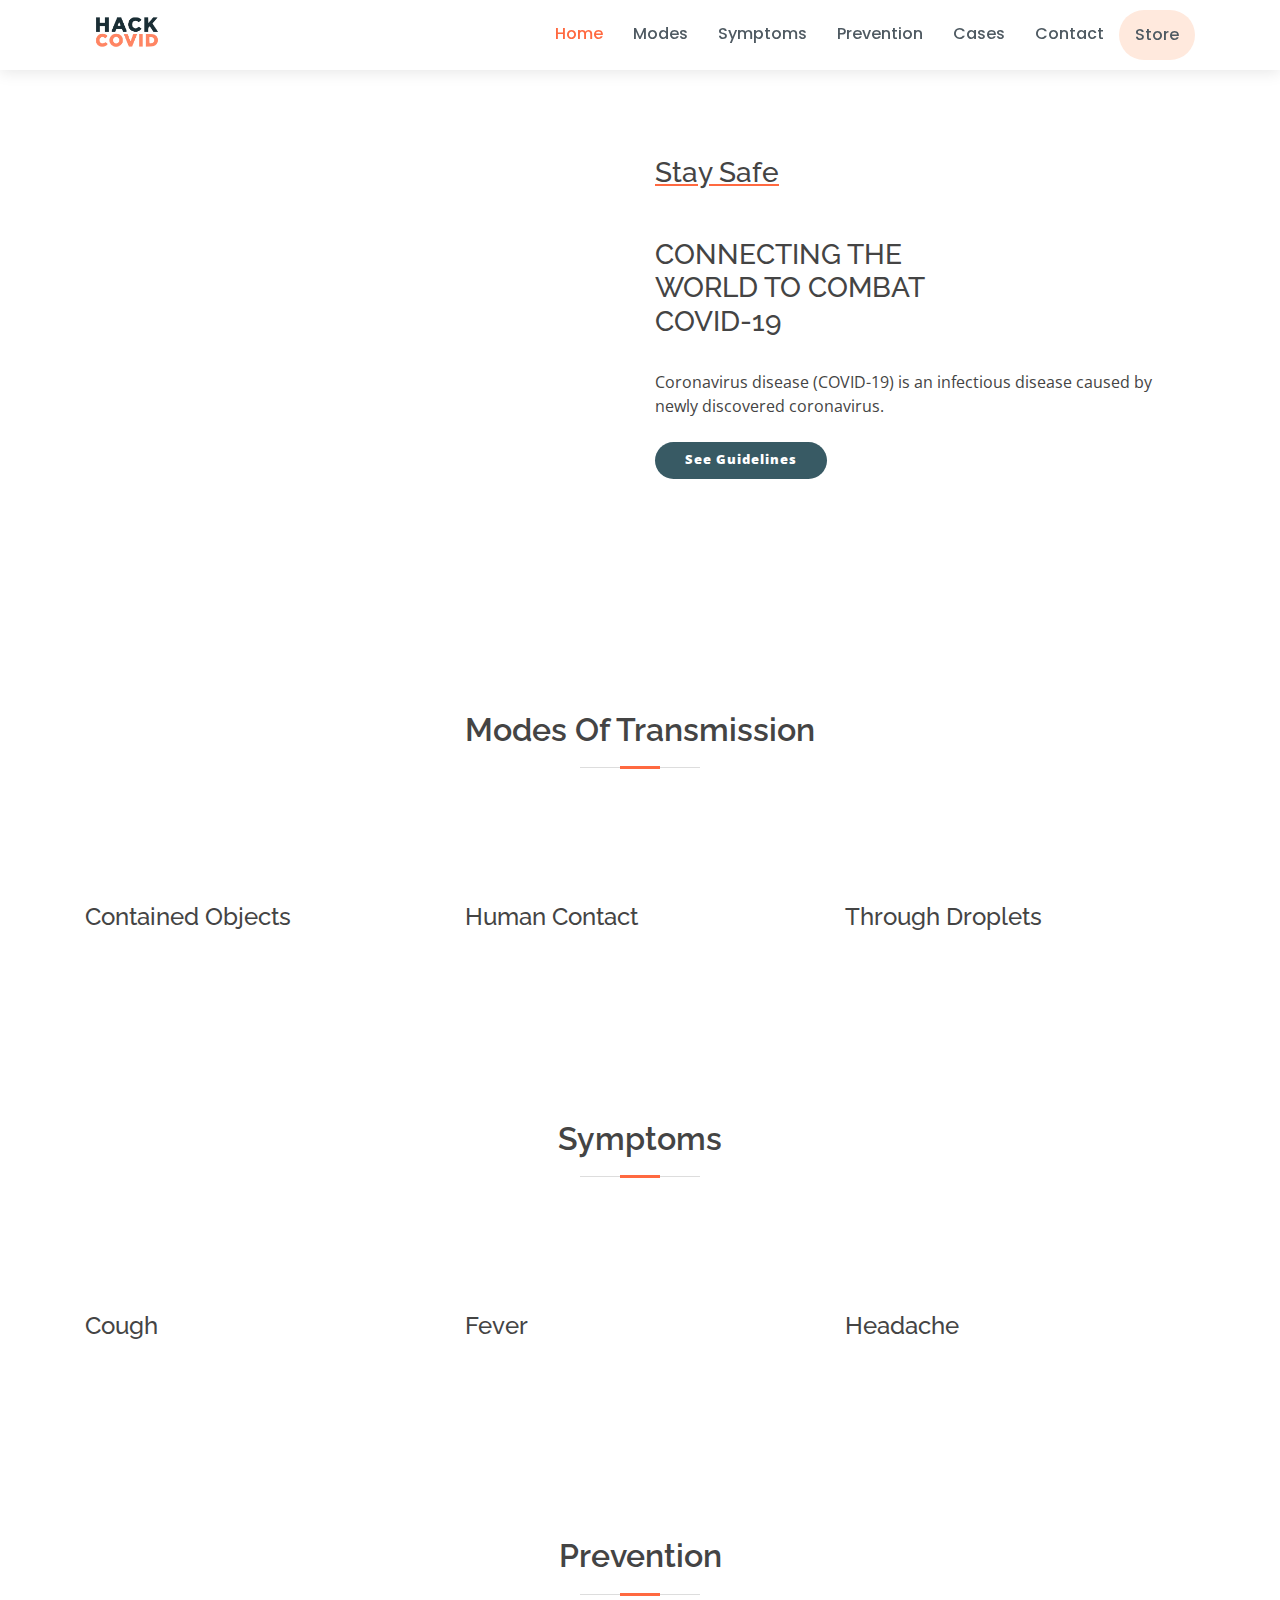
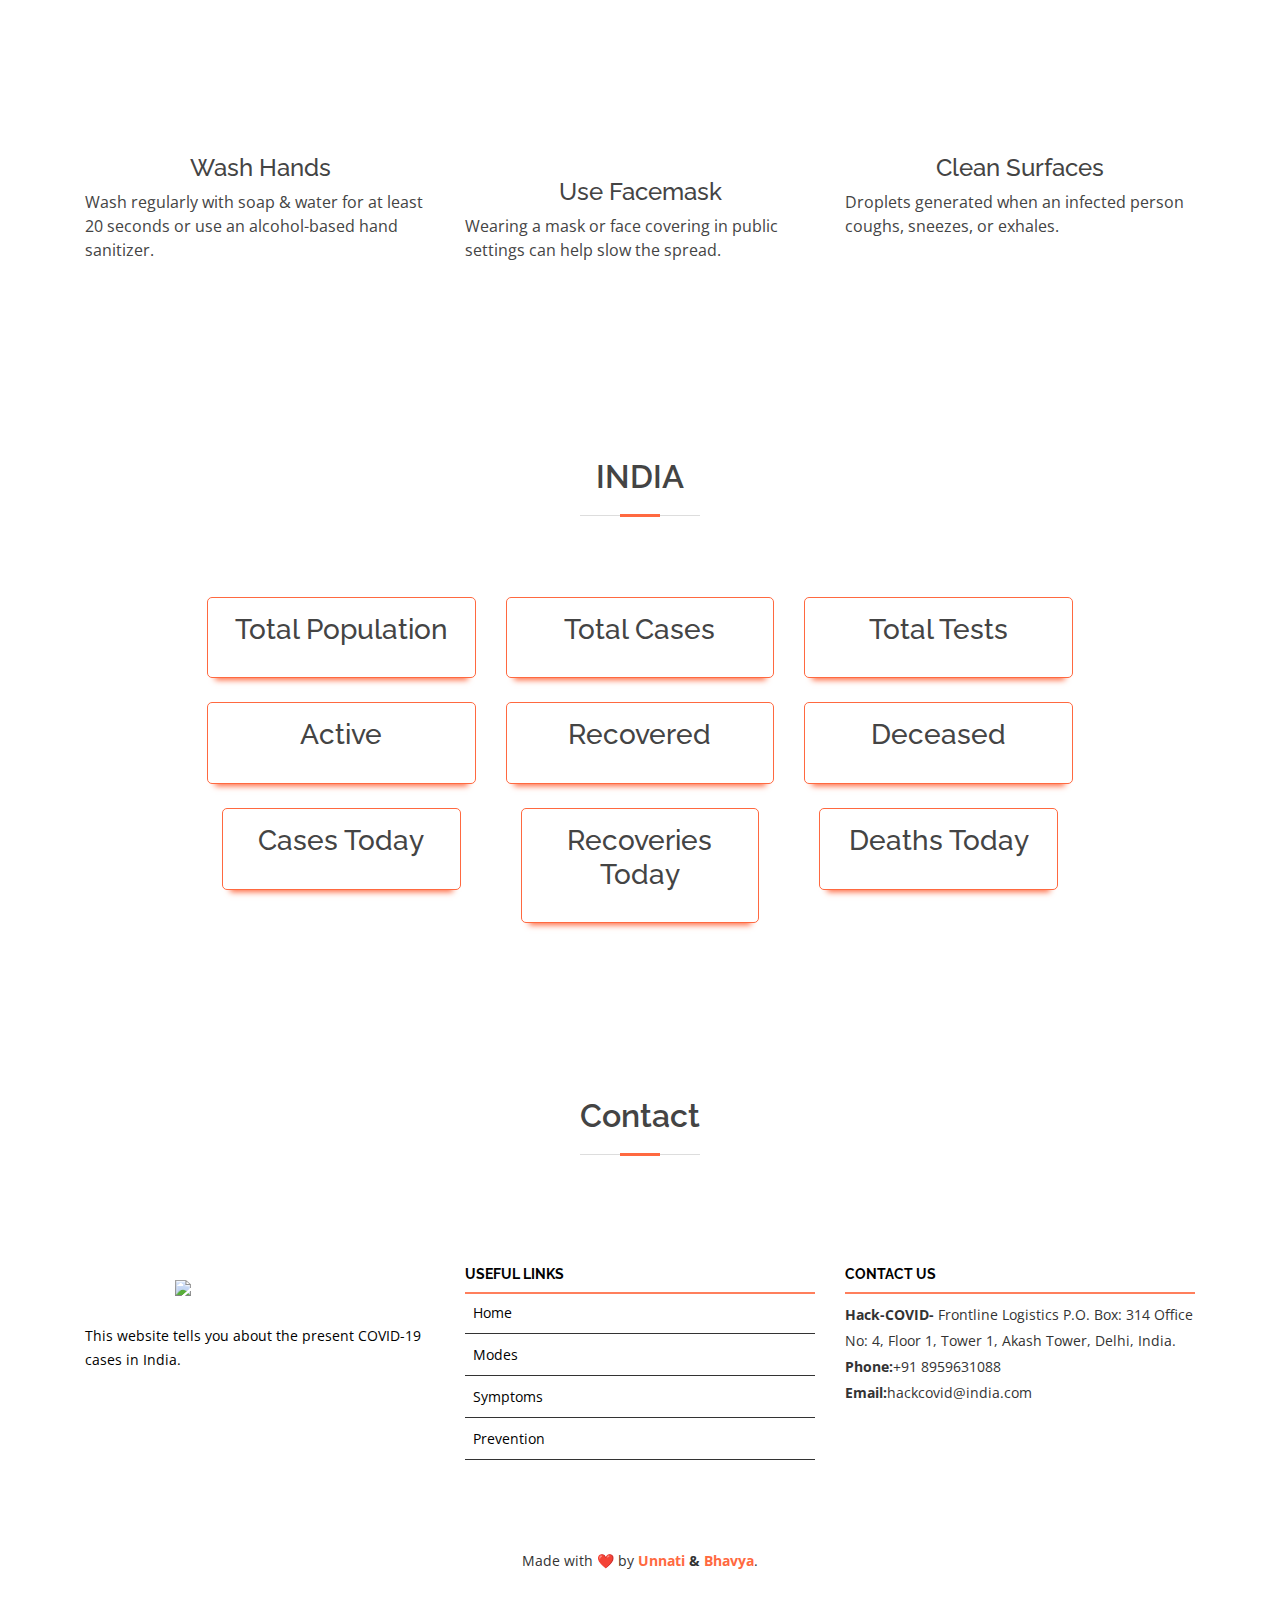
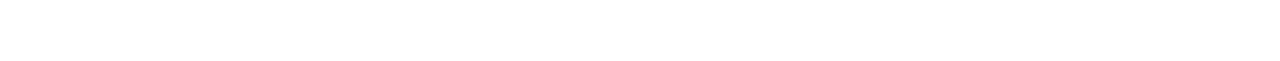
==== commit 2fbc0047: "Store improved || needful changes made" ====
--- a/index.html
+++ b/index.html
@@ -59,7 +59,7 @@
                 border-style: none;
                 color: #fff;
               ">
-                        <a href="#guidelines">Store</a>
+                        <a href="store.html">Store</a>
                     </li>
                 </ul>
             </nav>
@@ -98,7 +98,7 @@
                     <br>
                     <br>
 
-                    <a href="guidelines (1).html"><button>See Guidelines</button></a>
+                    <a href="guidelines.html"><button>See Guidelines</button></a>
                     </p>
 
                 </div>
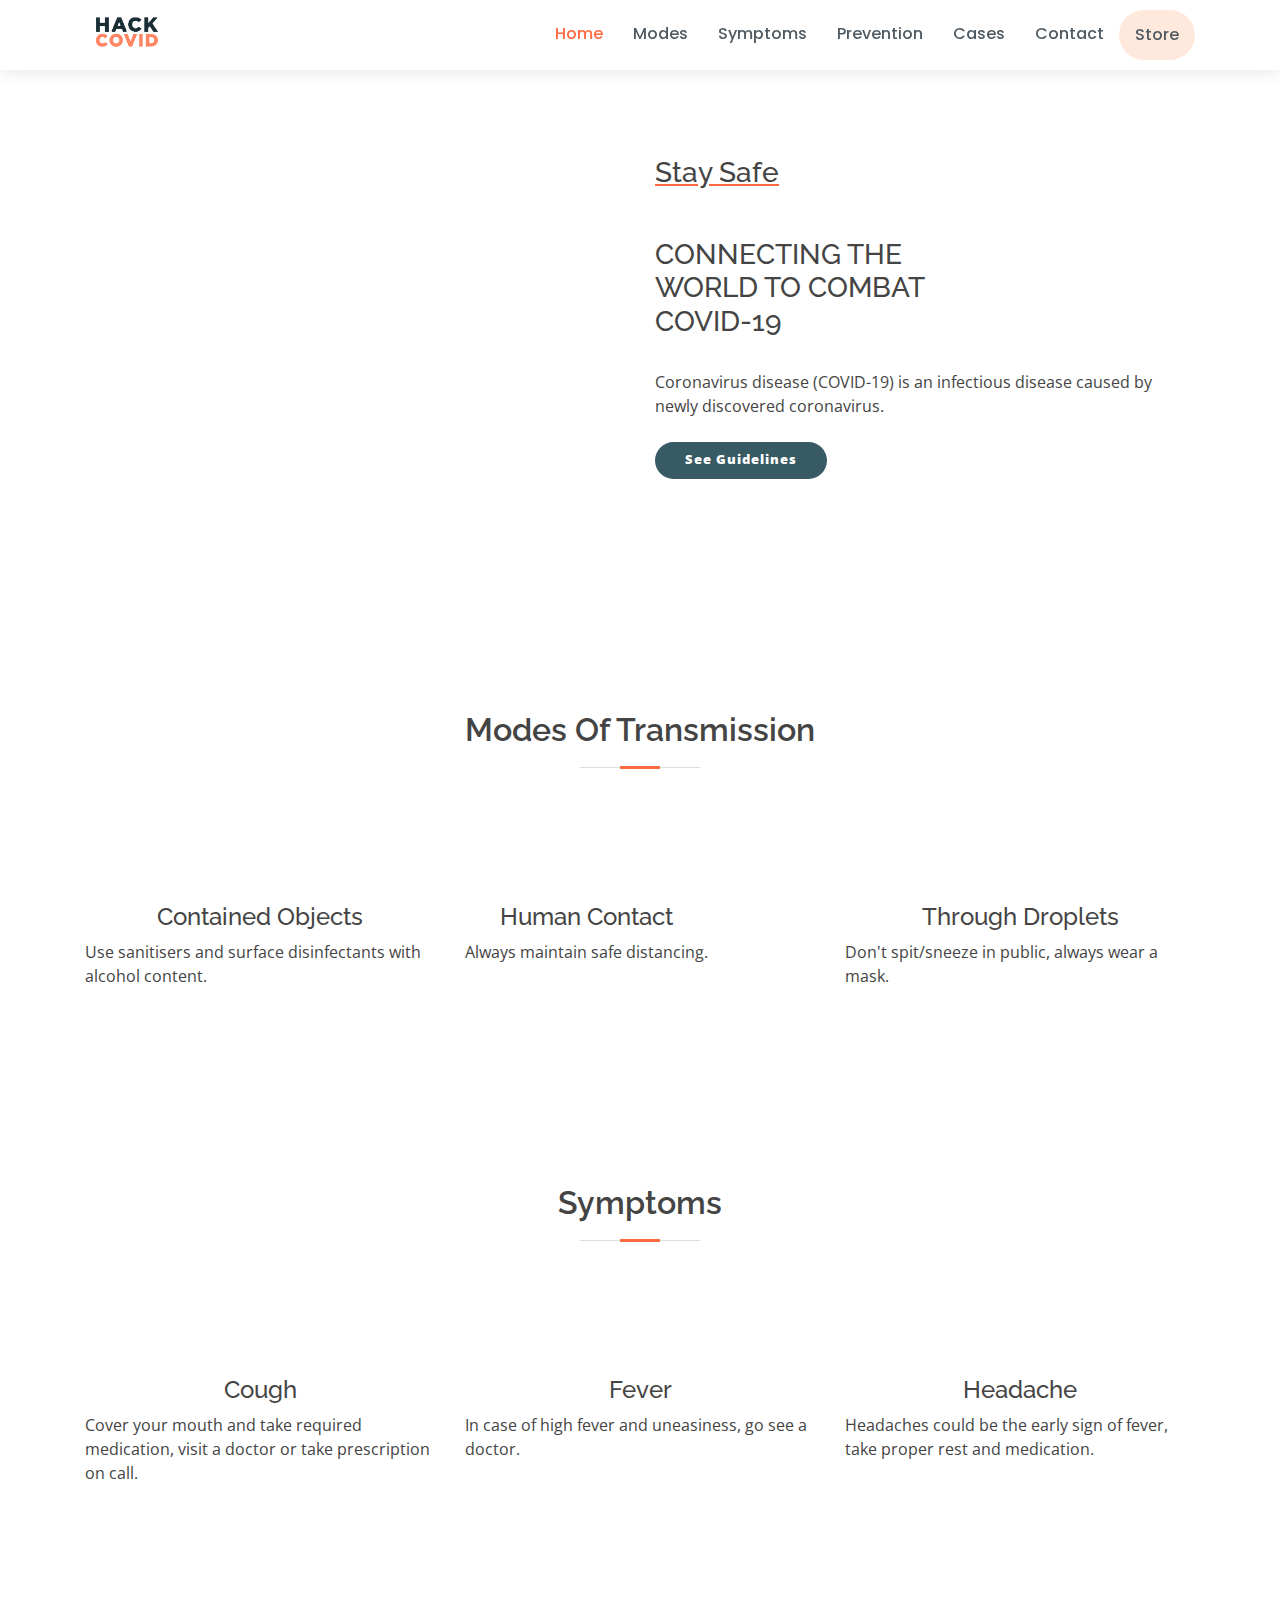
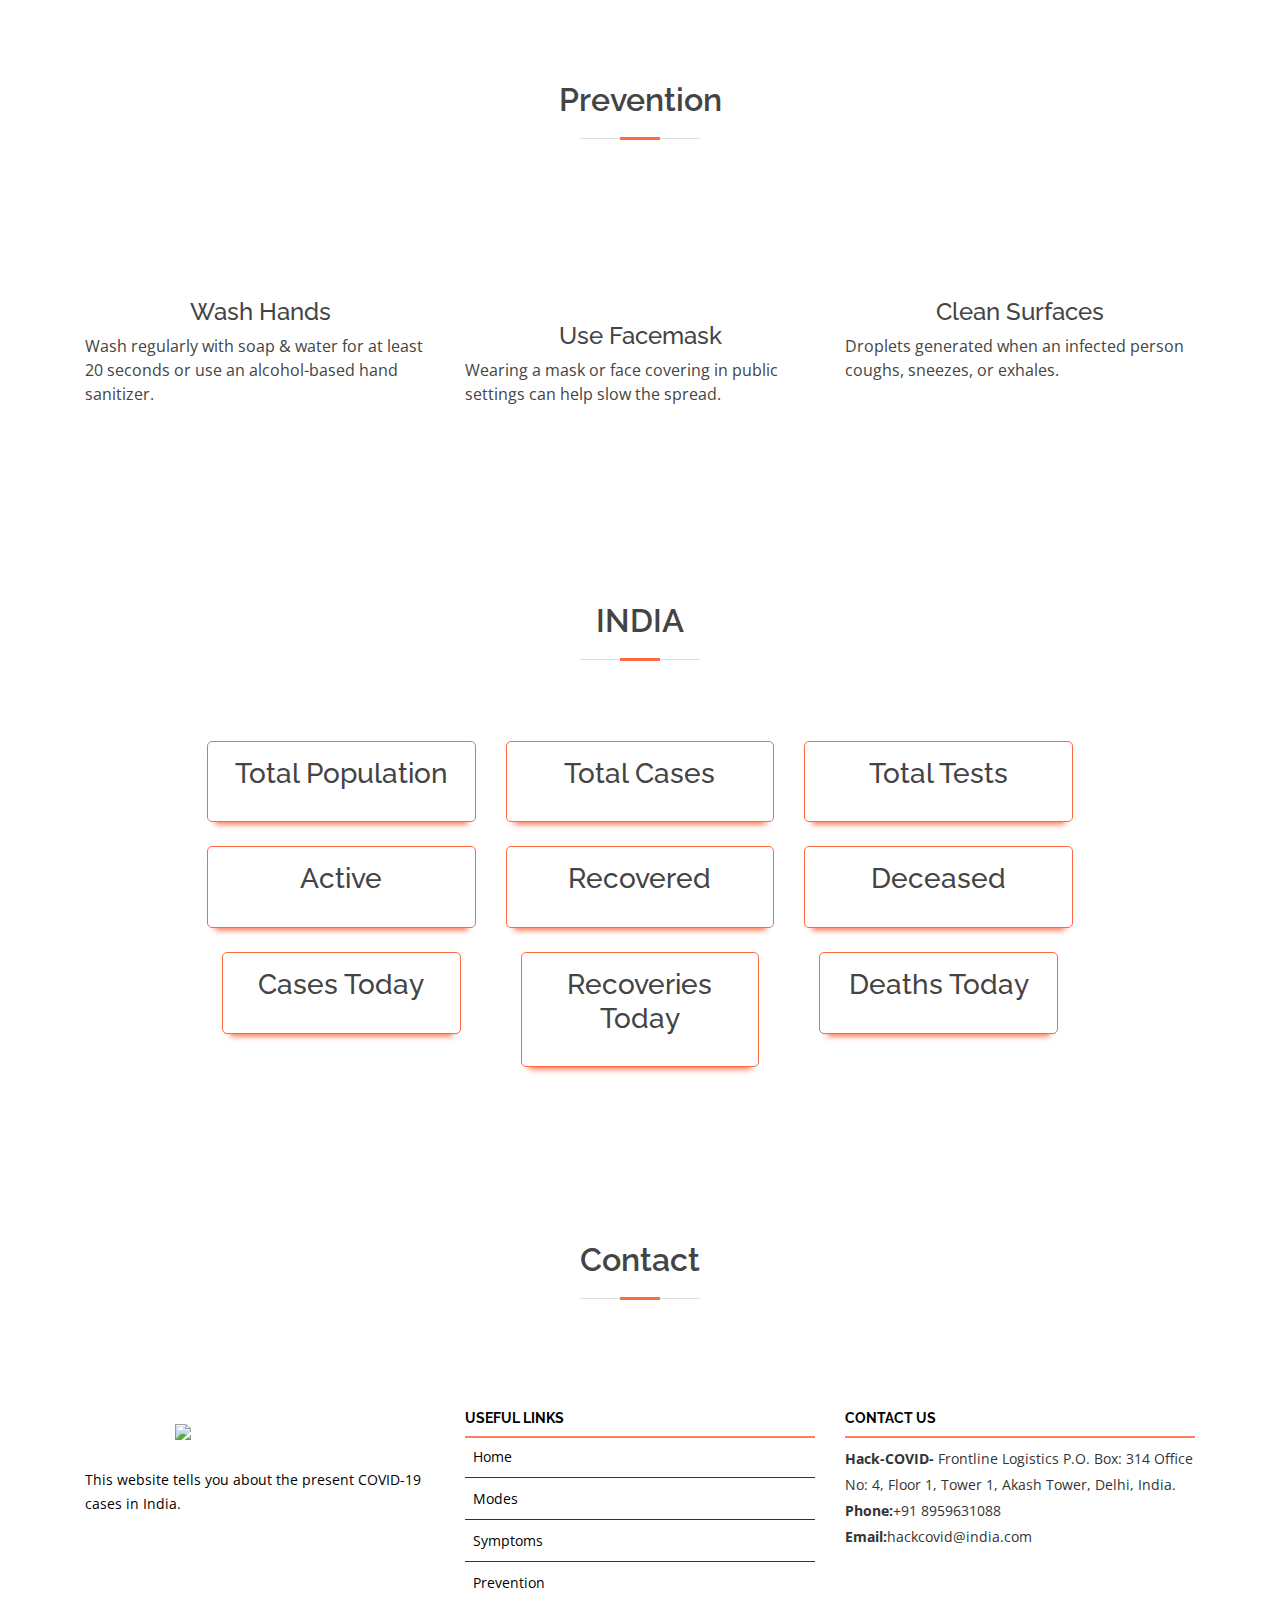
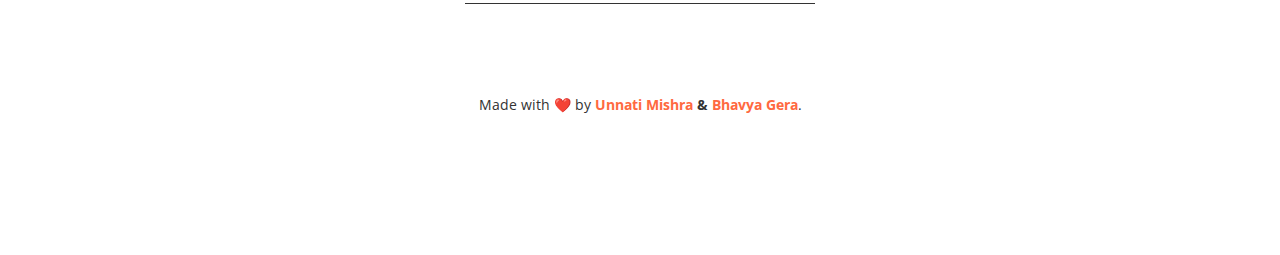
==== commit abc3f0d6: "Navbar || Contact || css improvement || symt&modes" ====
--- a/index.html
+++ b/index.html
@@ -134,7 +134,7 @@
                             </div>
                             <div class="member-info">
                                 <h4 style="text-align: center;">Contained Objects</h4>
-
+                                <p>Use sanitisers and surface disinfectants with alcohol content.</p>
                             </div>
                         </div>
                     </div>
@@ -147,7 +147,7 @@
                             </div>
                             <div class="member-info">
                                 <h4 style="text-align: center;">Human Contact</h4>
-
+                                <p>Always maintain safe distancing.</p>
                             </div>
                         </div>
                     </div>
@@ -160,7 +160,7 @@
                             </div>
                             <div class="member-info">
                                 <h4 style="text-align: center;">Through Droplets</h4>
-
+                                <p>Don't spit/sneeze in public, always wear a mask.</p>
                             </div>
                         </div>
                     </div>
@@ -200,7 +200,7 @@
                             </div>
                             <div class="member-info">
                                 <h4 style="text-align: center;">Cough</h4>
-                                <p></p>
+                                <p>Cover your mouth and take required medication, visit a doctor or take prescription on call.</p>
                             </div>
                         </div>
                     </div>
@@ -213,7 +213,7 @@
                             </div>
                             <div class="member-info">
                                 <h4 style="text-align: center;">Fever</h4>
-
+                                <p>In case of high fever and uneasiness, go see a doctor.</p>
                             </div>
                         </div>
                     </div>
@@ -226,7 +226,7 @@
                             </div>
                             <div class="member-info">
                                 <h4 style="text-align: center;">Headache</h4>
-                                <p></p>
+                                <p>Headaches could be the early sign of fever, take proper rest and medication.</p>
                             </div>
                         </div>
                     </div>
@@ -457,9 +457,9 @@
             </div>
 
             <div class="container">
-                <div class="copyright">
-                    Made with ❤️️ by <strong><a href="https://linktr.ee/Ping_Unnati">Unnati</a> & <a
-                            href="https://linktr.ee/bhavyagera">Bhavya</a></strong>.
+                <div class="copyright" style="padding-bottom: 50px;">
+                    Made with ❤️️ by <strong><a href="https://linktr.ee/Ping_Unnati">Unnati Mishra</a> & <a
+                            href="https://linktr.ee/bhavyagera">Bhavya Gera</a></strong>.
                 </div>
             </div>
         </footer>
